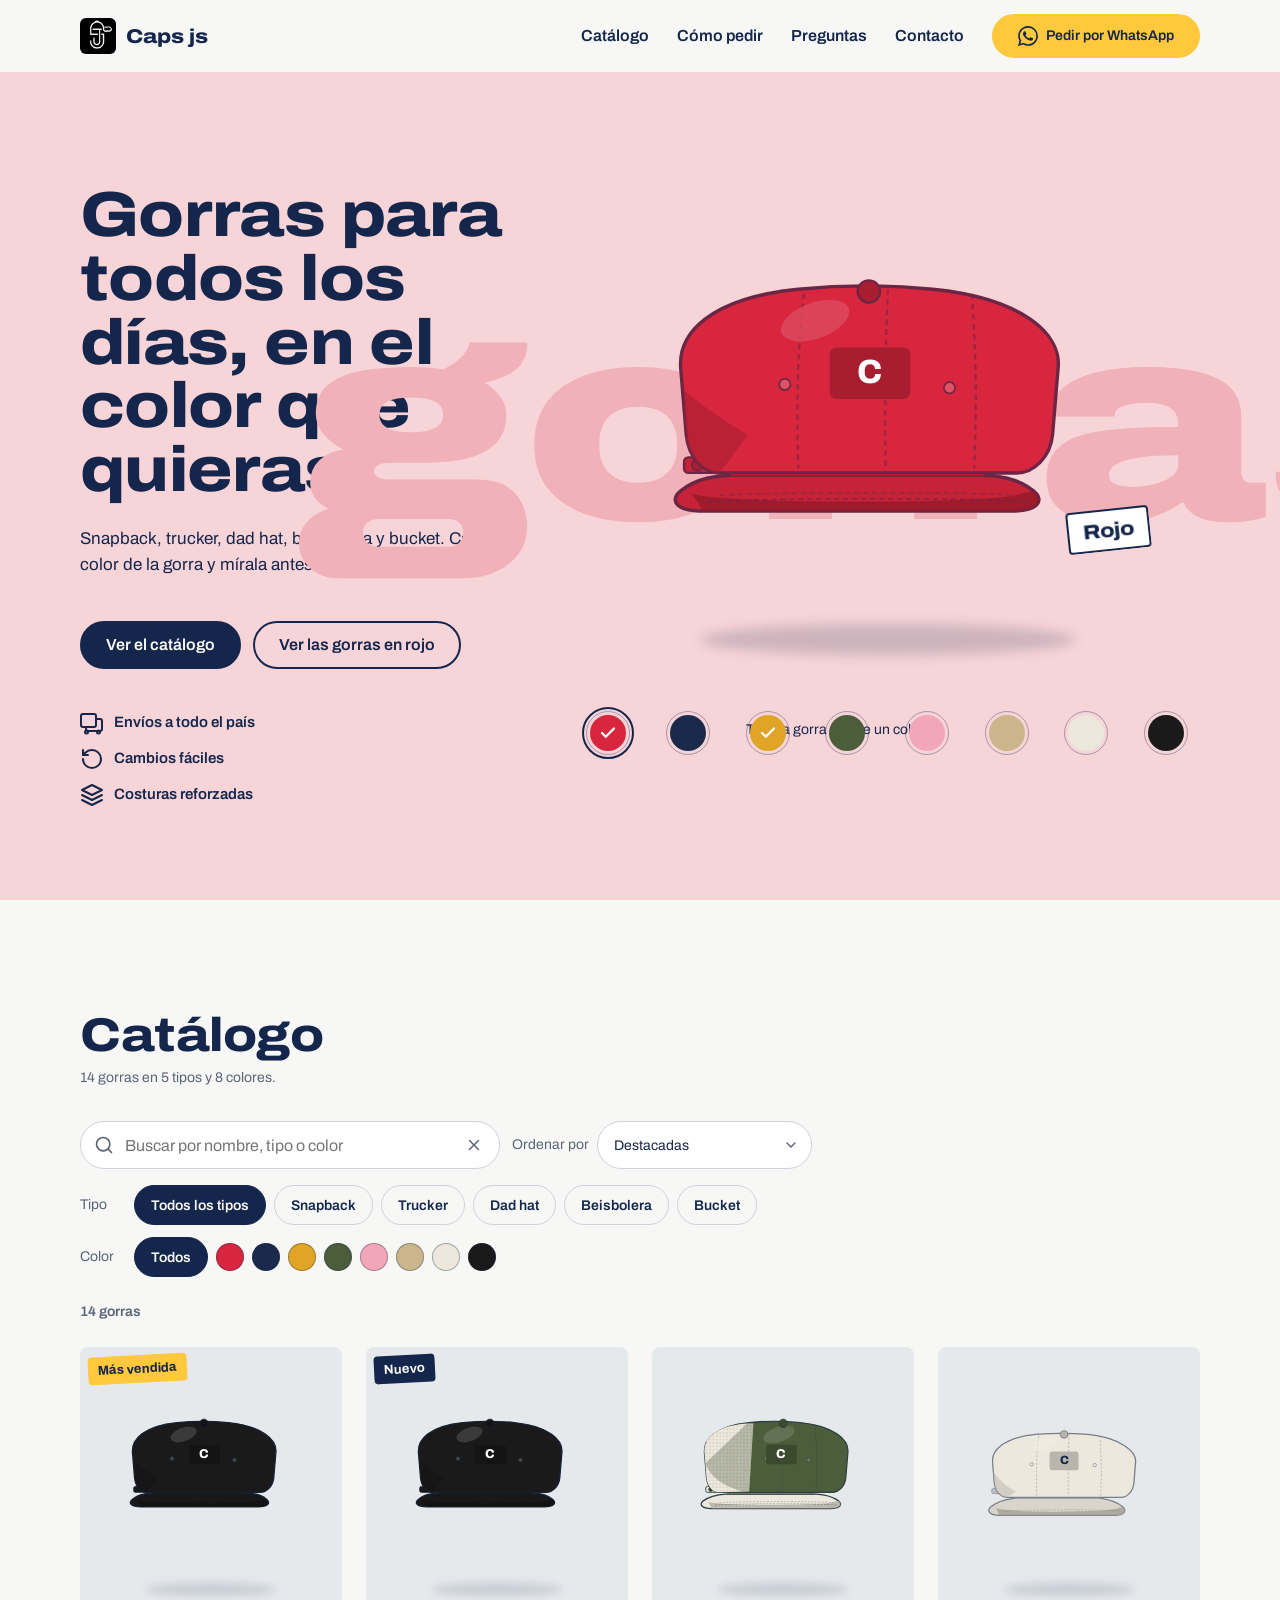
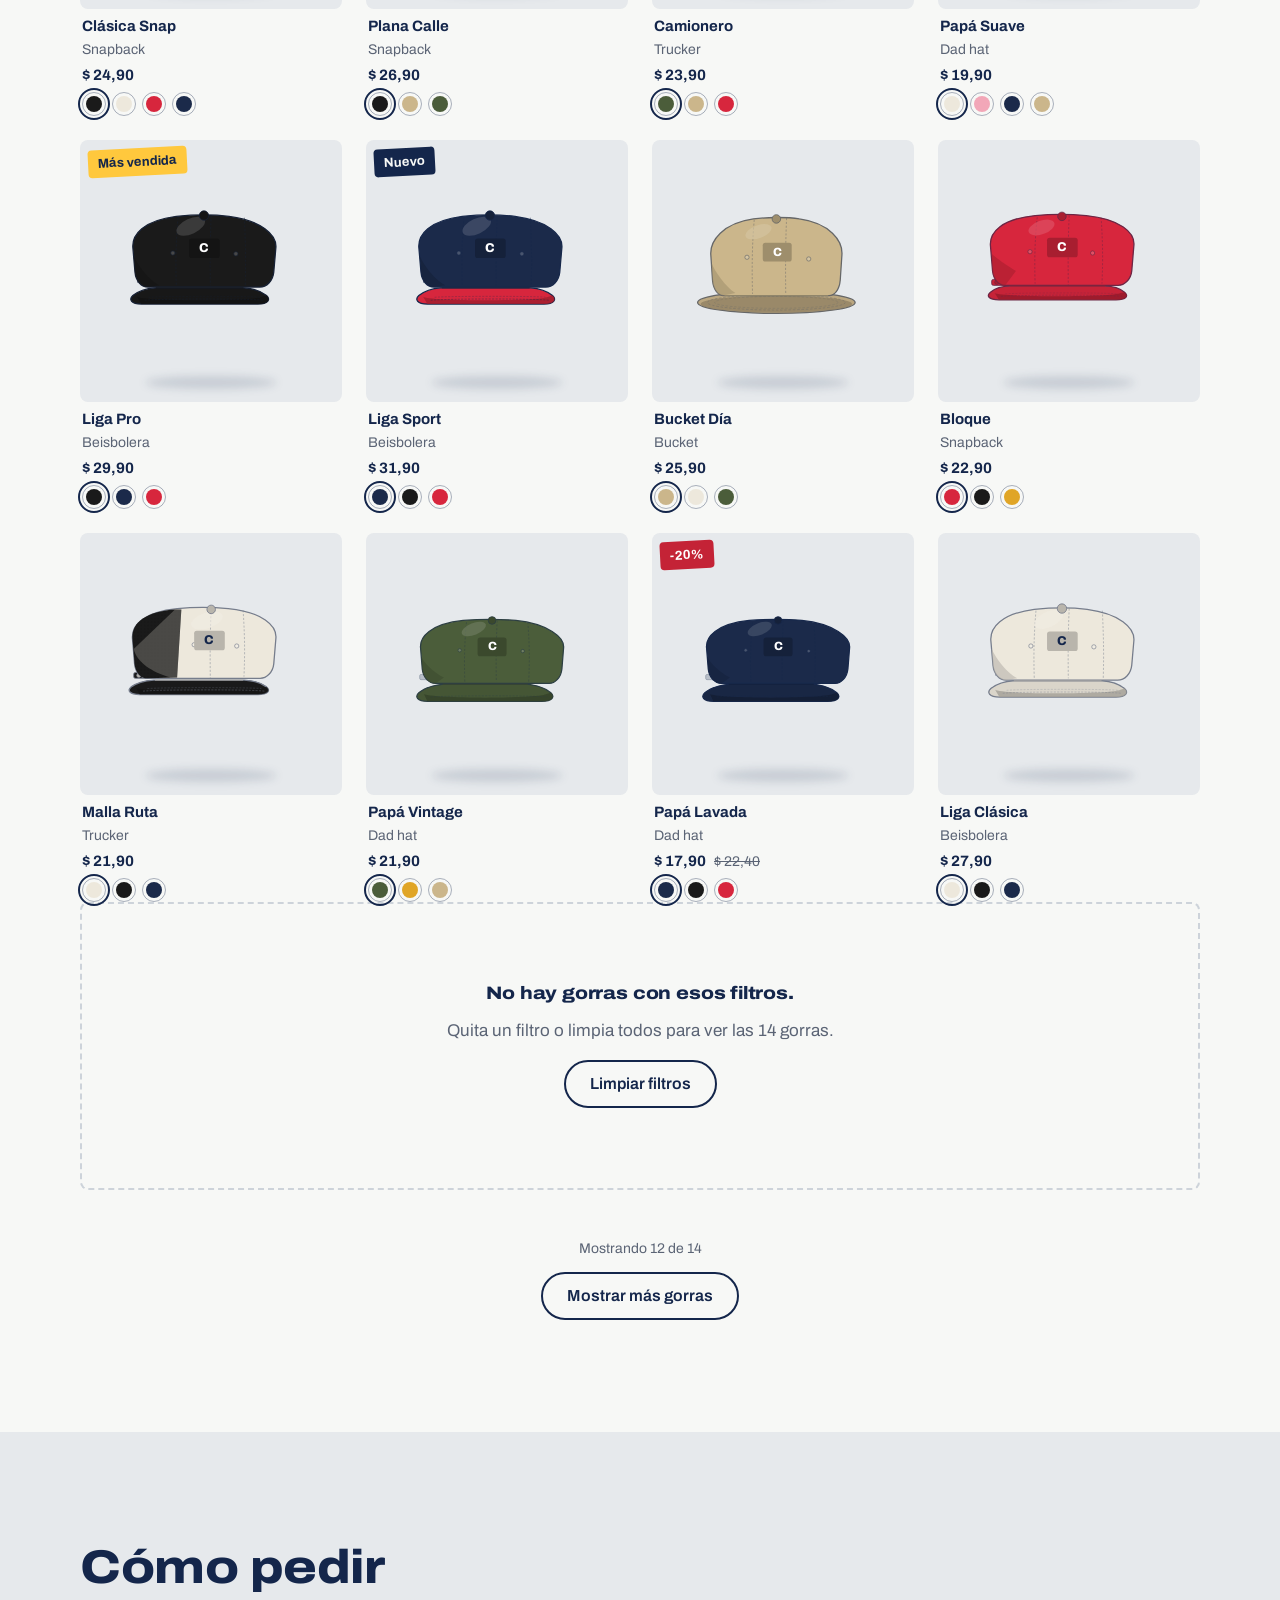
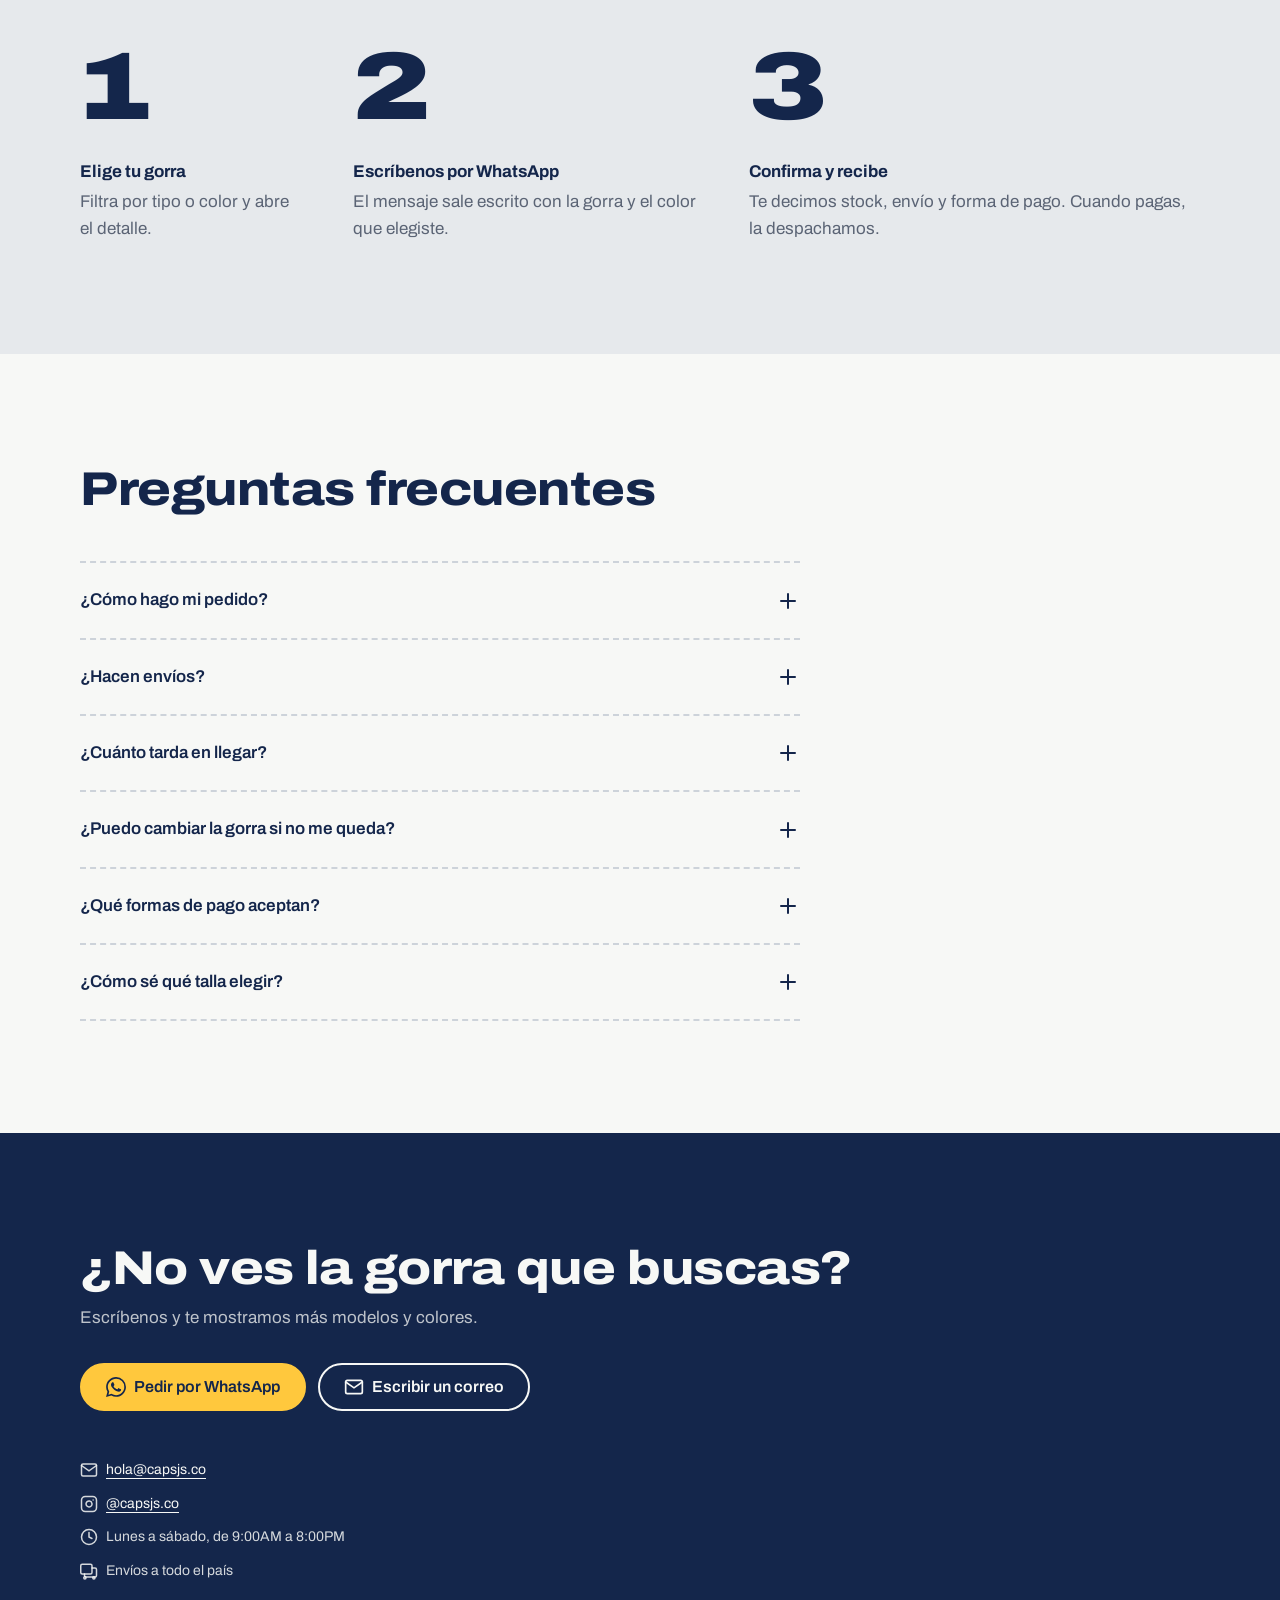
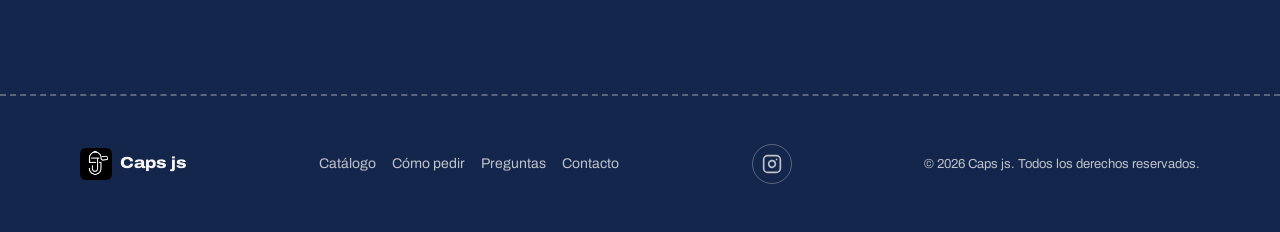
==== CATALOGO GORRAS/index.html @ 89b3b169 "Add files via upload" ====
<!DOCTYPE html>
<html lang="es">
<head>
  <meta charset="UTF-8">
  <meta name="viewport" content="width=device-width, initial-scale=1">
  <title>Caps js: gorras snapback, trucker, dad hat y más</title>
  <meta name="description" content="Catálogo de gorras snapback, trucker, dad hat, beisbolera y bucket. Elige tu color, mira el detalle y pide por WhatsApp.">
  <meta name="theme-color" content="#14264B">

  <!-- Canonical y SEO -->
  <link rel="canonical" href="">

  <!-- Open Graph -->
  <meta property="og:type" content="website">
  <meta property="og:title" content="Caps js: gorras snapback, trucker, dad hat y más">
  <meta property="og:description" content="Catálogo de gorras snapback, trucker, dad hat, beisbolera y bucket. Elige tu color, mira el detalle y pide por WhatsApp.">
  <meta property="og:url" content="">
  <meta property="og:image" content="assets/og-image.png">

  <!-- Twitter Card -->
  <meta name="twitter:card" content="summary_large_image">
  <meta name="twitter:title" content="Caps js: gorras snapback, trucker, dad hat y más">
  <meta name="twitter:description" content="Catálogo de gorras snapback, trucker, dad hat, beisbolera y bucket. Elige tu color, mira el detalle y pide por WhatsApp.">
  <meta name="twitter:image" content="assets/og-image.png">

  <!-- Favicon SVG -->
  <link rel="icon" href="assets/favicon.svg" type="image/svg+xml">

  <!-- Google Fonts: Archivo variable -->
  <link rel="preconnect" href="https://fonts.googleapis.com">
  <link rel="preconnect" href="https://fonts.gstatic.com" crossorigin>
  <link href="https://fonts.googleapis.com/css2?family=Archivo:wdth,wght@62..125,100..900&display=swap" rel="stylesheet">

  <link rel="stylesheet" href="css/styles.css">
</head>
<body>

  <!-- Enlace de salto (visible solo al recibir foco) -->
  <a href="#catalogo" class="skip-link">Saltar al catálogo</a>

  <!-- ══════════════════════════════════════════════════════════════════════════
       ENCABEZADO
  ══════════════════════════════════════════════════════════════════════════ -->
  <header class="header" id="header">
    <div class="container header__inner">
      <!-- Logo -->
      <a href="#inicio" class="header__logo" aria-label="Caps js — inicio">
        <img class="header__logo-icon" src="assets/logo.jpg" alt="" aria-hidden="true" width="36" height="36">
        <span class="header__logo-text">Caps js</span>
      </a>

      <!-- Navegación escritorio -->
      <nav class="header__nav" aria-label="Principal">
        <a href="#catalogo" class="header__nav-link">Catálogo</a>
        <a href="#como-pedir" class="header__nav-link">Cómo pedir</a>
        <a href="#preguntas" class="header__nav-link">Preguntas</a>
        <a href="#contacto" class="header__nav-link">Contacto</a>
        <a href="#" class="btn btn--whatsapp header__cta" data-wa aria-label="Pedir por WhatsApp">
          <svg width="20" height="20" viewBox="0 0 24 24" fill="currentColor" aria-hidden="true">
            <path d="M17.472 14.382c-.297-.149-1.758-.867-2.03-.967-.273-.099-.471-.148-.67.15-.197.297-.767.966-.94 1.164-.173.199-.347.223-.644.075-.297-.15-1.255-.463-2.39-1.475-.883-.788-1.48-1.761-1.653-2.059-.173-.297-.018-.458.13-.606.134-.133.298-.347.446-.52.149-.174.198-.298.298-.497.099-.198.05-.371-.025-.52-.075-.149-.669-1.612-.916-2.207-.242-.579-.487-.5-.669-.51-.173-.008-.371-.01-.57-.01-.198 0-.52.074-.792.372-.272.297-1.04 1.016-1.04 2.479 0 1.462 1.065 2.875 1.213 3.074.149.198 2.096 3.2 5.077 4.487.709.306 1.262.489 1.694.625.712.227 1.36.195 1.871.118.571-.085 1.758-.719 2.006-1.413.248-.694.248-1.289.173-1.413-.074-.124-.272-.198-.57-.347m-5.421 7.403h-.004a9.87 9.87 0 01-5.031-1.378l-.361-.214-3.741.982.998-3.648-.235-.374a9.86 9.86 0 01-1.51-5.26c.001-5.45 4.436-9.884 9.888-9.884 2.64 0 5.122 1.03 6.988 2.898a9.825 9.825 0 012.893 6.994c-.003 5.45-4.437 9.884-9.885 9.884m8.413-18.297A11.815 11.815 0 0012.05 0C5.495 0 .16 5.335.157 11.892c0 2.096.547 4.142 1.588 5.945L.057 24l6.305-1.654a11.882 11.882 0 005.683 1.448h.005c6.554 0 11.89-5.335 11.893-11.893a11.821 11.821 0 00-3.48-8.413Z"/>
          </svg>
          Pedir por WhatsApp
        </a>
      </nav>

      <!-- Botón menú móvil -->
      <button class="header__menu-btn" id="menu-btn" aria-expanded="false" aria-controls="mobile-menu">
        <svg class="icon-menu" width="24" height="24" viewBox="0 0 24 24" fill="none"
          stroke="currentColor" stroke-width="2" stroke-linecap="round" aria-hidden="true">
          <line x1="3" y1="6" x2="21" y2="6"/>
          <line x1="3" y1="12" x2="21" y2="12"/>
          <line x1="3" y1="18" x2="21" y2="18"/>
        </svg>
        <span>Menú</span>
      </button>
    </div>

    <!-- Menú móvil (panel a pantalla completa) -->
    <div class="mobile-menu" id="mobile-menu" hidden>
      <div class="mobile-menu__inner">
        <button class="mobile-menu__close" id="menu-close">
          <svg width="24" height="24" viewBox="0 0 24 24" fill="none"
            stroke="currentColor" stroke-width="2" stroke-linecap="round" aria-hidden="true">
            <line x1="18" y1="6" x2="6" y2="18"/>
            <line x1="6" y1="6" x2="18" y2="18"/>
          </svg>
          Cerrar menú
        </button>
        <nav class="mobile-menu__nav" aria-label="Menú principal">
          <a href="#catalogo" class="mobile-menu__link">Catálogo</a>
          <a href="#como-pedir" class="mobile-menu__link">Cómo pedir</a>
          <a href="#preguntas" class="mobile-menu__link">Preguntas</a>
          <a href="#contacto" class="mobile-menu__link">Contacto</a>
        </nav>
        <a href="#" class="btn btn--whatsapp mobile-menu__wa" data-wa>
          <svg width="20" height="20" viewBox="0 0 24 24" fill="currentColor" aria-hidden="true">
            <path d="M17.472 14.382c-.297-.149-1.758-.867-2.03-.967-.273-.099-.471-.148-.67.15-.197.297-.767.966-.94 1.164-.173.199-.347.223-.644.075-.297-.15-1.255-.463-2.39-1.475-.883-.788-1.48-1.761-1.653-2.059-.173-.297-.018-.458.13-.606.134-.133.298-.347.446-.52.149-.174.198-.298.298-.497.099-.198.05-.371-.025-.52-.075-.149-.669-1.612-.916-2.207-.242-.579-.487-.5-.669-.51-.173-.008-.371-.01-.57-.01-.198 0-.52.074-.792.372-.272.297-1.04 1.016-1.04 2.479 0 1.462 1.065 2.875 1.213 3.074.149.198 2.096 3.2 5.077 4.487.709.306 1.262.489 1.694.625.712.227 1.36.195 1.871.118.571-.085 1.758-.719 2.006-1.413.248-.694.248-1.289.173-1.413-.074-.124-.272-.198-.57-.347m-5.421 7.403h-.004a9.87 9.87 0 01-5.031-1.378l-.361-.214-3.741.982.998-3.648-.235-.374a9.86 9.86 0 01-1.51-5.26c.001-5.45 4.436-9.884 9.888-9.884 2.64 0 5.122 1.03 6.988 2.898a9.825 9.825 0 012.893 6.994c-.003 5.45-4.437 9.884-9.885 9.884m8.413-18.297A11.815 11.815 0 0012.05 0C5.495 0 .16 5.335.157 11.892c0 2.096.547 4.142 1.588 5.945L.057 24l6.305-1.654a11.882 11.882 0 005.683 1.448h.005c6.554 0 11.89-5.335 11.893-11.893a11.821 11.821 0 00-3.48-8.413Z"/>
          </svg>
          Pedir por WhatsApp
        </a>
      </div>
    </div>
  </header>

  <!-- ══════════════════════════════════════════════════════════════════════════
       CONTENIDO PRINCIPAL
  ══════════════════════════════════════════════════════════════════════════ -->
  <main id="contenido">

    <!-- ─── INICIO INTERACTIVO ──────────────────────────────────────────────── -->
    <section class="hero" id="inicio" aria-label="Inicio">
      <div class="container hero__container">

        <!-- Columna izquierda: textos -->
        <div class="hero__content">
          <h1 class="hero__title">Gorras para todos los días, en el color que quieras.</h1>
          <p class="hero__sub">Snapback, trucker, dad hat, beisbolera y bucket. Cambia el color de la gorra y mírala antes de pedirla.</p>
          <div class="hero__ctas">
            <a href="#catalogo" class="btn btn--primary hero__btn-main">Ver el catálogo</a>
            <a href="#catalogo" class="btn btn--secondary hero__btn-color" id="hero-color-btn">Ver las gorras en rojo</a>
          </div>
          <ul class="hero__trust">
            <li class="hero__trust-item">
              <svg width="24" height="24" viewBox="0 0 24 24" fill="none" stroke="currentColor"
                stroke-width="2" stroke-linecap="round" stroke-linejoin="round" aria-hidden="true">
                <rect x="1" y="3" width="15" height="13" rx="2"/>
                <path d="M16 8h4a2 2 0 012 2v8a2 2 0 01-2 2H8a2 2 0 01-2-2v-2"/>
                <circle cx="6.5" cy="21" r="1.5"/>
                <circle cx="18.5" cy="21" r="1.5"/>
              </svg>
              Envíos a todo el país
            </li>
            <li class="hero__trust-item">
              <svg width="24" height="24" viewBox="0 0 24 24" fill="none" stroke="currentColor"
                stroke-width="2" stroke-linecap="round" stroke-linejoin="round" aria-hidden="true">
                <path d="M3 12a9 9 0 1 0 9-9 9.75 9.75 0 0 0-6.74 2.74L3 8"/>
                <path d="M3 3v5h5"/>
              </svg>
              Cambios fáciles
            </li>
            <li class="hero__trust-item">
              <svg width="24" height="24" viewBox="0 0 24 24" fill="none" stroke="currentColor"
                stroke-width="2" stroke-linecap="round" stroke-linejoin="round" aria-hidden="true">
                <path d="M12 2L2 7l10 5 10-5-10-5zM2 17l10 5 10-5M2 12l10 5 10-5"/>
              </svg>
              Costuras reforzadas
            </li>
          </ul>
        </div>

        <!-- Columna derecha: escenario + selector -->
        <div class="hero__right">
          <!-- Escenario: JS inyecta la gorra y la palabra gigante -->
          <div class="hero__stage" id="hero-stage">
            <!-- La palabra 'gorras', la sombra y el botón de la gorra los inyecta app.js -->
          </div>
          <!-- Selector de colores: JS lo construye -->
          <div class="hero__picker" id="hero-picker">
            <!-- JS inyecta el radiogroup -->
          </div>
          <p class="hero__hint" id="hero-hint" hidden>Toca la gorra o elige un color</p>
        </div>

      </div>
    </section>

    <!-- ─── CATÁLOGO ────────────────────────────────────────────────────────── -->
    <section class="catalog" id="catalogo" aria-label="Catálogo de gorras">
      <div class="container">
        <h2 class="catalog__title" tabindex="-1">Catálogo</h2>
        <p class="catalog__summary" id="catalog-summary">14 gorras en 5 tipos y 8 colores.</p>

        <!-- Filtros -->
        <div class="filters" id="filters">
          <!-- Búsqueda y orden -->
          <div class="filters__top">
            <div class="filters__search-wrap">
              <label for="search-input" class="visually-hidden">Buscar gorras</label>
              <svg class="filters__search-icon" width="20" height="20" viewBox="0 0 24 24" fill="none"
                stroke="currentColor" stroke-width="2" stroke-linecap="round" aria-hidden="true">
                <circle cx="11" cy="11" r="8"/>
                <path d="M21 21l-4.35-4.35"/>
              </svg>
              <input type="search" id="search-input" class="filters__search" placeholder="Buscar por nombre, tipo o color" autocomplete="off">
              <button class="filters__clear-search" id="clear-search" hidden aria-label="Borrar búsqueda">
                <svg width="18" height="18" viewBox="0 0 24 24" fill="none" stroke="currentColor"
                  stroke-width="2" stroke-linecap="round" aria-hidden="true">
                  <line x1="18" y1="6" x2="6" y2="18"/><line x1="6" y1="6" x2="18" y2="18"/>
                </svg>
              </button>
            </div>
            <div class="filters__sort-wrap">
              <label for="sort-select" class="filters__sort-label">Ordenar por</label>
              <select id="sort-select" class="filters__sort">
                <option value="destacadas">Destacadas</option>
                <option value="nuevas">Más nuevas</option>
                <option value="precio-asc">Precio: de menor a mayor</option>
                <option value="precio-desc">Precio: de mayor a menor</option>
                <option value="nombre">Nombre: de A a Z</option>
              </select>
            </div>
          </div>

          <!-- Filtro por tipo -->
          <div class="filters__row">
            <span class="filters__label">Tipo</span>
            <div class="filters__chips-wrap">
              <div class="filters__chips" id="type-filters" role="group" aria-label="Filtrar por tipo">
                <button class="chip chip--active" data-type="" aria-pressed="true">Todos los tipos</button>
                <button class="chip" data-type="snapback" aria-pressed="false">Snapback</button>
                <button class="chip" data-type="trucker" aria-pressed="false">Trucker</button>
                <button class="chip" data-type="dad" aria-pressed="false">Dad hat</button>
                <button class="chip" data-type="beisbolera" aria-pressed="false">Beisbolera</button>
                <button class="chip" data-type="bucket" aria-pressed="false">Bucket</button>
              </div>
            </div>
          </div>

          <!-- Filtro por color -->
          <div class="filters__row">
            <span class="filters__label">Color</span>
            <div class="filters__chips-wrap">
              <div class="filters__colors" id="color-filters" role="radiogroup" aria-label="Color">
                <button class="chip chip--active" data-color="" aria-pressed="true" role="radio" aria-checked="true">Todos</button>
                <!-- JS inyecta las 8 muestras de color -->
              </div>
            </div>
            <button class="btn-text filters__clear" id="clear-filters" hidden>Limpiar filtros</button>
          </div>
        </div>

        <!-- Contador de resultados -->
        <p class="catalog__count" id="catalog-count" role="status" aria-live="polite">14 gorras</p>

        <!-- Cuadrícula de productos -->
        <ul class="product-grid" id="product-grid" aria-label="Gorras">
          <!-- JS renderiza las tarjetas -->
        </ul>

        <!-- Estado sin resultados -->
        <div class="no-results" id="no-results" hidden>
          <h3 class="no-results__title">No hay gorras con esos filtros.</h3>
          <p class="no-results__text" id="no-results-text">Quita un filtro o limpia todos para ver las 14 gorras.</p>
          <button class="btn btn--secondary" id="no-results-clear">Limpiar filtros</button>
        </div>

        <!-- Paginación -->
        <div class="pagination" id="pagination" hidden>
          <p class="pagination__info" id="pagination-info">Mostrando 12 de 14</p>
          <button class="btn btn--secondary pagination__btn" id="load-more">Mostrar más gorras</button>
        </div>
      </div>
    </section>

    <!-- ─── CÓMO PEDIR ───────────────────────────────────────────────────────── -->
    <section class="how-to" id="como-pedir" aria-label="Cómo pedir">
      <div class="container">
        <h2 class="how-to__title">Cómo pedir</h2>
        <ol class="how-to__steps">
          <li class="how-to__step">
            <span class="how-to__num" aria-hidden="true">1</span>
            <div class="how-to__text">
              <strong class="how-to__step-title">Elige tu gorra</strong>
              <p>Filtra por tipo o color y abre el detalle.</p>
            </div>
          </li>
          <li class="how-to__step">
            <span class="how-to__num" aria-hidden="true">2</span>
            <div class="how-to__text">
              <strong class="how-to__step-title">Escríbenos por WhatsApp</strong>
              <p>El mensaje sale escrito con la gorra y el color que elegiste.</p>
            </div>
          </li>
          <li class="how-to__step">
            <span class="how-to__num" aria-hidden="true">3</span>
            <div class="how-to__text">
              <strong class="how-to__step-title">Confirma y recibe</strong>
              <p>Te decimos stock, envío y forma de pago. Cuando pagas, la despachamos.</p>
            </div>
          </li>
        </ol>
      </div>
    </section>

    <!-- ─── PREGUNTAS FRECUENTES ─────────────────────────────────────────────── -->
    <section class="faq" id="preguntas" aria-label="Preguntas frecuentes">
      <div class="container">
        <h2 class="faq__title">Preguntas frecuentes</h2>
        <div class="faq__list">

          <details class="faq__item" name="faq">
            <summary class="faq__question">
              ¿Cómo hago mi pedido?
              <svg class="faq__icon faq__icon--plus" width="24" height="24" viewBox="0 0 24 24" fill="none"
                stroke="currentColor" stroke-width="2" stroke-linecap="round" aria-hidden="true">
                <line x1="12" y1="5" x2="12" y2="19"/><line x1="5" y1="12" x2="19" y2="12"/>
              </svg>
              <svg class="faq__icon faq__icon--minus" width="24" height="24" viewBox="0 0 24 24" fill="none"
                stroke="currentColor" stroke-width="2" stroke-linecap="round" aria-hidden="true">
                <line x1="5" y1="12" x2="19" y2="12"/>
              </svg>
            </summary>
            <p class="faq__answer">Elige tu gorra y su color, toca "Pedir por WhatsApp" y te respondemos con el stock, el valor del envío y las formas de pago.</p>
          </details>

          <details class="faq__item" name="faq">
            <summary class="faq__question">
              ¿Hacen envíos?
              <svg class="faq__icon faq__icon--plus" width="24" height="24" viewBox="0 0 24 24" fill="none"
                stroke="currentColor" stroke-width="2" stroke-linecap="round" aria-hidden="true">
                <line x1="12" y1="5" x2="12" y2="19"/><line x1="5" y1="12" x2="19" y2="12"/>
              </svg>
              <svg class="faq__icon faq__icon--minus" width="24" height="24" viewBox="0 0 24 24" fill="none"
                stroke="currentColor" stroke-width="2" stroke-linecap="round" aria-hidden="true">
                <line x1="5" y1="12" x2="19" y2="12"/>
              </svg>
            </summary>
            <p class="faq__answer">Sí, enviamos a todo el país. El valor y el tiempo dependen de tu ciudad y te los confirmamos por WhatsApp antes de que pagues.</p>
          </details>

          <details class="faq__item" name="faq">
            <summary class="faq__question">
              ¿Cuánto tarda en llegar?
              <svg class="faq__icon faq__icon--plus" width="24" height="24" viewBox="0 0 24 24" fill="none"
                stroke="currentColor" stroke-width="2" stroke-linecap="round" aria-hidden="true">
                <line x1="12" y1="5" x2="12" y2="19"/><line x1="5" y1="12" x2="19" y2="12"/>
              </svg>
              <svg class="faq__icon faq__icon--minus" width="24" height="24" viewBox="0 0 24 24" fill="none"
                stroke="currentColor" stroke-width="2" stroke-linecap="round" aria-hidden="true">
                <line x1="5" y1="12" x2="19" y2="12"/>
              </svg>
            </summary>
            <p class="faq__answer">Entre 2 y 5 días hábiles después de confirmar el pago.</p>
          </details>

          <details class="faq__item" name="faq">
            <summary class="faq__question">
              ¿Puedo cambiar la gorra si no me queda?
              <svg class="faq__icon faq__icon--plus" width="24" height="24" viewBox="0 0 24 24" fill="none"
                stroke="currentColor" stroke-width="2" stroke-linecap="round" aria-hidden="true">
                <line x1="12" y1="5" x2="12" y2="19"/><line x1="5" y1="12" x2="19" y2="12"/>
              </svg>
              <svg class="faq__icon faq__icon--minus" width="24" height="24" viewBox="0 0 24 24" fill="none"
                stroke="currentColor" stroke-width="2" stroke-linecap="round" aria-hidden="true">
                <line x1="5" y1="12" x2="19" y2="12"/>
              </svg>
            </summary>
            <p class="faq__answer">Sí. Tienes 15 días para cambiarla si está sin usar y con su etiqueta.</p>
          </details>

          <details class="faq__item" name="faq">
            <summary class="faq__question">
              ¿Qué formas de pago aceptan?
              <svg class="faq__icon faq__icon--plus" width="24" height="24" viewBox="0 0 24 24" fill="none"
                stroke="currentColor" stroke-width="2" stroke-linecap="round" aria-hidden="true">
                <line x1="12" y1="5" x2="12" y2="19"/><line x1="5" y1="12" x2="19" y2="12"/>
              </svg>
              <svg class="faq__icon faq__icon--minus" width="24" height="24" viewBox="0 0 24 24" fill="none"
                stroke="currentColor" stroke-width="2" stroke-linecap="round" aria-hidden="true">
                <line x1="5" y1="12" x2="19" y2="12"/>
              </svg>
            </summary>
            <p class="faq__answer">Transferencia, tarjeta y pago contra entrega en ciudades seleccionadas.</p>
          </details>

          <details class="faq__item" name="faq">
            <summary class="faq__question">
              ¿Cómo sé qué talla elegir?
              <svg class="faq__icon faq__icon--plus" width="24" height="24" viewBox="0 0 24 24" fill="none"
                stroke="currentColor" stroke-width="2" stroke-linecap="round" aria-hidden="true">
                <line x1="12" y1="5" x2="12" y2="19"/><line x1="5" y1="12" x2="19" y2="12"/>
              </svg>
              <svg class="faq__icon faq__icon--minus" width="24" height="24" viewBox="0 0 24 24" fill="none"
                stroke="currentColor" stroke-width="2" stroke-linecap="round" aria-hidden="true">
                <line x1="5" y1="12" x2="19" y2="12"/>
              </svg>
            </summary>
            <p class="faq__answer">Las snapback, trucker y dad hat son de talla única ajustable (de 54 a 60 cm). Las beisbolera y las bucket vienen en S/M y L/XL: mide con una cinta métrica el contorno de tu cabeza, justo por encima de las cejas.</p>
          </details>

        </div>
      </div>
    </section>

    <!-- ─── CONTACTO ──────────────────────────────────────────────────────────── -->
    <section class="contact" id="contacto" aria-label="Contacto">
      <div class="container">
        <h2 class="contact__title">¿No ves la gorra que buscas?</h2>
        <p class="contact__sub">Escríbenos y te mostramos más modelos y colores.</p>
        <div class="contact__ctas">
          <a href="#" class="btn btn--whatsapp" data-wa>
            <svg width="20" height="20" viewBox="0 0 24 24" fill="currentColor" aria-hidden="true">
              <path d="M17.472 14.382c-.297-.149-1.758-.867-2.03-.967-.273-.099-.471-.148-.67.15-.197.297-.767.966-.94 1.164-.173.199-.347.223-.644.075-.297-.15-1.255-.463-2.39-1.475-.883-.788-1.48-1.761-1.653-2.059-.173-.297-.018-.458.13-.606.134-.133.298-.347.446-.52.149-.174.198-.298.298-.497.099-.198.05-.371-.025-.52-.075-.149-.669-1.612-.916-2.207-.242-.579-.487-.5-.669-.51-.173-.008-.371-.01-.57-.01-.198 0-.52.074-.792.372-.272.297-1.04 1.016-1.04 2.479 0 1.462 1.065 2.875 1.213 3.074.149.198 2.096 3.2 5.077 4.487.709.306 1.262.489 1.694.625.712.227 1.36.195 1.871.118.571-.085 1.758-.719 2.006-1.413.248-.694.248-1.289.173-1.413-.074-.124-.272-.198-.57-.347m-5.421 7.403h-.004a9.87 9.87 0 01-5.031-1.378l-.361-.214-3.741.982.998-3.648-.235-.374a9.86 9.86 0 01-1.51-5.26c.001-5.45 4.436-9.884 9.888-9.884 2.64 0 5.122 1.03 6.988 2.898a9.825 9.825 0 012.893 6.994c-.003 5.45-4.437 9.884-9.885 9.884m8.413-18.297A11.815 11.815 0 0012.05 0C5.495 0 .16 5.335.157 11.892c0 2.096.547 4.142 1.588 5.945L.057 24l6.305-1.654a11.882 11.882 0 005.683 1.448h.005c6.554 0 11.89-5.335 11.893-11.893a11.821 11.821 0 00-3.48-8.413Z"/>
            </svg>
            Pedir por WhatsApp
          </a>
          <a href="#" class="btn btn--secondary btn--light" data-mail>
            <svg width="20" height="20" viewBox="0 0 24 24" fill="none" stroke="currentColor"
              stroke-width="2" stroke-linecap="round" aria-hidden="true">
              <path d="M4 4h16c1.1 0 2 .9 2 2v12c0 1.1-.9 2-2 2H4c-1.1 0-2-.9-2-2V6c0-1.1.9-2 2-2z"/>
              <polyline points="22,6 12,13 2,6"/>
            </svg>
            Escribir un correo
          </a>
        </div>
        <ul class="contact__info">
          <li class="contact__info-item">
            <svg width="18" height="18" viewBox="0 0 24 24" fill="none" stroke="currentColor"
              stroke-width="2" stroke-linecap="round" aria-hidden="true">
              <path d="M4 4h16c1.1 0 2 .9 2 2v12c0 1.1-.9 2-2 2H4c-1.1 0-2-.9-2-2V6c0-1.1.9-2 2-2z"/>
              <polyline points="22,6 12,13 2,6"/>
            </svg>
            <a href="#" class="contact__link" data-mail id="contact-email-link">hola@capsjs.co</a>
          </li>
          <li class="contact__info-item" id="contact-ig-item">
            <svg width="18" height="18" viewBox="0 0 24 24" fill="none" stroke="currentColor"
              stroke-width="2" stroke-linecap="round" aria-hidden="true">
              <rect x="2" y="2" width="20" height="20" rx="5" ry="5"/>
              <path d="M16 11.37A4 4 0 1 1 12.63 8 4 4 0 0 1 16 11.37z"/>
              <line x1="17.5" y1="6.5" x2="17.51" y2="6.5"/>
            </svg>
            <a href="#" class="contact__link" data-ig target="_blank" rel="noopener noreferrer">@capsjs.co</a>
          </li>
          <li class="contact__info-item">
            <svg width="18" height="18" viewBox="0 0 24 24" fill="none" stroke="currentColor"
              stroke-width="2" stroke-linecap="round" aria-hidden="true">
              <circle cx="12" cy="12" r="10"/>
              <polyline points="12 6 12 12 16 14"/>
            </svg>
            <span id="contact-horario">Lunes a sábado, de 9:00AM a 8:00PM</span>
          </li>
          <li class="contact__info-item">
            <svg width="18" height="18" viewBox="0 0 24 24" fill="none" stroke="currentColor"
              stroke-width="2" stroke-linecap="round" aria-hidden="true">
              <rect x="1" y="3" width="15" height="13" rx="2"/>
              <path d="M16 8h4a2 2 0 012 2v8a2 2 0 01-2 2H8a2 2 0 01-2-2v-2"/>
              <circle cx="6.5" cy="21" r="1.5"/>
              <circle cx="18.5" cy="21" r="1.5"/>
            </svg>
            <span id="contact-cobertura">Envíos a todo el país</span>
          </li>
        </ul>
      </div>
    </section>

  </main>

  <!-- ══════════════════════════════════════════════════════════════════════════
       PIE DE PÁGINA
  ══════════════════════════════════════════════════════════════════════════ -->
  <footer class="footer" role="contentinfo">
    <div class="container footer__inner">
      <a href="#inicio" class="footer__logo" aria-label="Caps js — inicio">
        <img class="footer__logo-icon" src="assets/logo.jpg" alt="" aria-hidden="true" width="32" height="32">
        <span>Caps js</span>
      </a>
      <nav class="footer__nav" aria-label="Pie de página">
        <a href="#catalogo" class="footer__link">Catálogo</a>
        <a href="#como-pedir" class="footer__link">Cómo pedir</a>
        <a href="#preguntas" class="footer__link">Preguntas</a>
        <a href="#contacto" class="footer__link">Contacto</a>
      </nav>
      <div class="footer__social">
        <a href="#" data-ig class="footer__social-link" target="_blank" rel="noopener noreferrer" aria-label="Instagram de Caps js" id="footer-ig">
          <svg width="20" height="20" viewBox="0 0 24 24" fill="none" stroke="currentColor"
            stroke-width="2" stroke-linecap="round" aria-hidden="true">
            <rect x="2" y="2" width="20" height="20" rx="5" ry="5"/>
            <path d="M16 11.37A4 4 0 1 1 12.63 8 4 4 0 0 1 16 11.37z"/>
            <line x1="17.5" y1="6.5" x2="17.51" y2="6.5"/>
          </svg>
        </a>
      </div>
      <p class="footer__copy">© <span id="footer-year">2026</span> Caps js. Todos los derechos reservados.</p>
    </div>
  </footer>

  <!-- ══════════════════════════════════════════════════════════════════════════
       MODAL DE DETALLE
  ══════════════════════════════════════════════════════════════════════════ -->
  <dialog class="product-dialog" id="product-dialog" aria-labelledby="dialog-title">
    <div class="product-dialog__inner">
      <!-- Columna izquierda: imagen -->
      <div class="product-dialog__left">
        <div class="product-dialog__stage" id="dialog-stage">
          <!-- JS inyecta la gorra -->
        </div>
        <div class="product-dialog__nav">
          <button class="product-dialog__nav-btn" id="dialog-prev" aria-label="Gorra anterior">
            <svg width="24" height="24" viewBox="0 0 24 24" fill="none" stroke="currentColor"
              stroke-width="2" stroke-linecap="round" aria-hidden="true">
              <polyline points="15 18 9 12 15 6"/>
            </svg>
          </button>
          <span class="product-dialog__nav-pos" id="dialog-pos" aria-live="polite">1 de 14</span>
          <button class="product-dialog__nav-btn" id="dialog-next" aria-label="Gorra siguiente">
            <svg width="24" height="24" viewBox="0 0 24 24" fill="none" stroke="currentColor"
              stroke-width="2" stroke-linecap="round" aria-hidden="true">
              <polyline points="9 18 15 12 9 6"/>
            </svg>
          </button>
        </div>
      </div>

      <!-- Columna derecha: contenido -->
      <div class="product-dialog__right" id="dialog-content">
        <!-- JS inyecta el contenido -->
      </div>

      <!-- Botón cerrar -->
      <button class="product-dialog__close" id="dialog-close" aria-label="Cerrar">
        <svg width="24" height="24" viewBox="0 0 24 24" fill="none" stroke="currentColor"
          stroke-width="2" stroke-linecap="round" aria-hidden="true">
          <line x1="18" y1="6" x2="6" y2="18"/><line x1="6" y1="6" x2="18" y2="18"/>
        </svg>
      </button>
    </div>

    <!-- Barra inferior fija (móvil) -->
    <div class="product-dialog__bar" id="dialog-bar">
      <span class="product-dialog__bar-price" id="dialog-bar-price"></span>
      <a href="#" class="btn btn--whatsapp product-dialog__bar-wa" id="dialog-bar-wa">
        <svg width="18" height="18" viewBox="0 0 24 24" fill="currentColor" aria-hidden="true">
          <path d="M17.472 14.382c-.297-.149-1.758-.867-2.03-.967-.273-.099-.471-.148-.67.15-.197.297-.767.966-.94 1.164-.173.199-.347.223-.644.075-.297-.15-1.255-.463-2.39-1.475-.883-.788-1.48-1.761-1.653-2.059-.173-.297-.018-.458.13-.606.134-.133.298-.347.446-.52.149-.174.198-.298.298-.497.099-.198.05-.371-.025-.52-.075-.149-.669-1.612-.916-2.207-.242-.579-.487-.5-.669-.51-.173-.008-.371-.01-.57-.01-.198 0-.52.074-.792.372-.272.297-1.04 1.016-1.04 2.479 0 1.462 1.065 2.875 1.213 3.074.149.198 2.096 3.2 5.077 4.487.709.306 1.262.489 1.694.625.712.227 1.36.195 1.871.118.571-.085 1.758-.719 2.006-1.413.248-.694.248-1.289.173-1.413-.074-.124-.272-.198-.57-.347m-5.421 7.403h-.004a9.87 9.87 0 01-5.031-1.378l-.361-.214-3.741.982.998-3.648-.235-.374a9.86 9.86 0 01-1.51-5.26c.001-5.45 4.436-9.884 9.888-9.884 2.64 0 5.122 1.03 6.988 2.898a9.825 9.825 0 012.893 6.994c-.003 5.45-4.437 9.884-9.885 9.884m8.413-18.297A11.815 11.815 0 0012.05 0C5.495 0 .16 5.335.157 11.892c0 2.096.547 4.142 1.588 5.945L.057 24l6.305-1.654a11.882 11.882 0 005.683 1.448h.005c6.554 0 11.89-5.335 11.893-11.893a11.821 11.821 0 00-3.48-8.413Z"/>
        </svg>
        Pedir por WhatsApp
      </a>
    </div>
  </dialog>

  <!-- Botón flotante de WhatsApp -->
  <a href="#" class="fab-wa" id="fab-wa" data-wa aria-label="Pedir por WhatsApp" hidden>
    <svg width="28" height="28" viewBox="0 0 24 24" fill="currentColor" aria-hidden="true">
      <path d="M17.472 14.382c-.297-.149-1.758-.867-2.03-.967-.273-.099-.471-.148-.67.15-.197.297-.767.966-.94 1.164-.173.199-.347.223-.644.075-.297-.15-1.255-.463-2.39-1.475-.883-.788-1.48-1.761-1.653-2.059-.173-.297-.018-.458.13-.606.134-.133.298-.347.446-.52.149-.174.198-.298.298-.497.099-.198.05-.371-.025-.52-.075-.149-.669-1.612-.916-2.207-.242-.579-.487-.5-.669-.51-.173-.008-.371-.01-.57-.01-.198 0-.52.074-.792.372-.272.297-1.04 1.016-1.04 2.479 0 1.462 1.065 2.875 1.213 3.074.149.198 2.096 3.2 5.077 4.487.709.306 1.262.489 1.694.625.712.227 1.36.195 1.871.118.571-.085 1.758-.719 2.006-1.413.248-.694.248-1.289.173-1.413-.074-.124-.272-.198-.57-.347m-5.421 7.403h-.004a9.87 9.87 0 01-5.031-1.378l-.361-.214-3.741.982.998-3.648-.235-.374a9.86 9.86 0 01-1.51-5.26c.001-5.45 4.436-9.884 9.888-9.884 2.64 0 5.122 1.03 6.988 2.898a9.825 9.825 0 012.893 6.994c-.003 5.45-4.437 9.884-9.885 9.884m8.413-18.297A11.815 11.815 0 0012.05 0C5.495 0 .16 5.335.157 11.892c0 2.096.547 4.142 1.588 5.945L.057 24l6.305-1.654a11.882 11.882 0 005.683 1.448h.005c6.554 0 11.89-5.335 11.893-11.893a11.821 11.821 0 00-3.48-8.413Z"/>
    </svg>
  </a>

  <!-- Sin JavaScript -->
  <noscript>
    <div style="position:fixed;inset:0;background:#F7F8F6;display:flex;align-items:center;justify-content:center;padding:24px;z-index:9999;font-family:system-ui,sans-serif;text-align:center">
      <div>
        <p style="font-size:1.125rem;color:#14264B;margin-bottom:16px">Este catálogo necesita JavaScript. Escríbenos por WhatsApp y te enviamos las fotos.</p>
        <a href="https://wa.me/573108373303" style="display:inline-block;background:#FFC83D;color:#14264B;padding:14px 28px;border-radius:999px;font-weight:600;text-decoration:none">Pedir por WhatsApp</a>
      </div>
    </div>
  </noscript>

  <!-- Scripts (defer, en orden de dependencia) -->
  <script src="js/config.js" defer></script>
  <script src="js/data.js" defer></script>
  <script src="js/cap-svg.js" defer></script>
  <script src="js/app.js" defer></script>

</body>
</html>
---- CATALOGO GORRAS/css/styles.css ----
/* css/styles.css — Catálogo de gorras Caps js
   Mobile-first. Orden: @property → tokens → reinicio → base → utilidades →
   botones → chips → encabezado → inicio → catálogo → tarjeta → modal →
   secciones → botón flotante → responsive → prefers-reduced-motion */

/* ═══════════════════════════════════════════════════════════════════════════
   @property: variables de color animables del inicio
   Mejora progresiva: si no es compatible, el cambio es instantáneo.
══════════════════════════════════════════════════════════════════════════ */
@property --cap-main        { syntax: '<color>'; inherits: true; initial-value: #D7263D; }
@property --cap-shade       { syntax: '<color>'; inherits: true; initial-value: #a71d30; }
@property --cap-light       { syntax: '<color>'; inherits: true; initial-value: #e05168; }
@property --cap-outline     { syntax: '<color>'; inherits: true; initial-value: #7a1423; }
@property --cap-visor       { syntax: '<color>'; inherits: true; initial-value: #c42336; }
@property --cap-visor-shade { syntax: '<color>'; inherits: true; initial-value: #921a28; }
@property --cap-detail      { syntax: '<color>'; inherits: true; initial-value: #ffffff; }
@property --hero-bg         { syntax: '<color>'; inherits: true; initial-value: #f7d6d9; }
@property --hero-word       { syntax: '<color>'; inherits: true; initial-value: #f0b0b8; }

/* ═══════════════════════════════════════════════════════════════════════════
   TOKENS DE DISEÑO — Variables CSS globales en :root
══════════════════════════════════════════════════════════════════════════ */
:root {
  /* Paleta de la marca */
  --tiza:       #F7F8F6;
  --concreto:   #E6E9EC;
  --marino:     #14264B;
  --marino-hover: #0E1D3A;
  --amarillo:   #FFC83D;
  --amarillo-hover: #FFD560;
  --rojo:       #C42336;
  --hilo:       #5B6475;
  --linea:      #CDD3DA;

  /* Tipografía */
  --font: 'Archivo', system-ui, 'Segoe UI', Roboto, Arial, sans-serif;
  --fs-h1:    clamp(2.25rem, 1.1rem + 3.6vw, 4rem);
  --fs-h2:    clamp(1.75rem, 1.2rem + 2.2vw, 3rem);
  --fs-h3:    1.125rem;
  --fs-body:  1rem;
  --fs-small: 0.875rem;
  --fs-micro: 0.8125rem;

  /* Espaciado */
  --space-1: 4px;
  --space-2: 8px;
  --space-3: 12px;
  --space-4: 16px;
  --space-5: 24px;
  --space-6: 32px;
  --space-7: 48px;
  --space-8: 72px;
  --space-9: 112px;

  /* Movimiento */
  --ease:   cubic-bezier(.2, .8, .2, 1);
  --t-fast: 150ms;
  --t-med:  280ms;
  --t-slow: 500ms;

  /* Encabezado */
  --header-h: 64px;

  /* Radios según función */
  --r-tag:    4px;
  --r-scene:  8px;
  --r-btn:    999px;
  --r-modal:  16px;
  --r-sheet:  20px;

  /* Sombras */
  --shadow-modal: 0 24px 60px rgba(20,38,75,.25);
  --shadow-fab:   0 6px 16px rgba(20,38,75,.25);
  --shadow-contact: 0 4px 12px rgba(20,38,75,.14);
}

/* ═══════════════════════════════════════════════════════════════════════════
   REINICIO Y BASE
══════════════════════════════════════════════════════════════════════════ */
*, *::before, *::after { box-sizing: border-box; margin: 0; padding: 0; }

html {
  scroll-behavior: smooth;
  -webkit-text-size-adjust: 100%;
  font-size: 100%;
}

/* Desactiva scroll suave si el usuario lo prefiere — declarado aquí como fallback;
   la regla definitiva está en prefers-reduced-motion al final */

body {
  font-family: var(--font);
  font-size: var(--fs-body);
  font-weight: 400;
  line-height: 1.55;
  color: var(--marino);
  background: var(--tiza);
  -webkit-font-smoothing: antialiased;
}

h1, h2, h3, h4 {
  font-stretch: 115%;
  font-weight: 800;
  line-height: 1.0;
  letter-spacing: -0.01em;
  text-wrap: balance;
}

p { text-wrap: pretty; max-width: 65ch; }

a { color: inherit; text-decoration: none; }
a:hover { text-decoration: underline; }

ul, ol { list-style: none; }

img { display: block; max-width: 100%; height: auto; }

button { font-family: inherit; cursor: pointer; border: none; background: none; }

input, select { font-family: inherit; }

summary { cursor: pointer; list-style: none; }
summary::-webkit-details-marker { display: none; }

/* Scroll margin para secciones con encabezado fijo */
#inicio, #catalogo, #como-pedir, #preguntas, #contacto {
  scroll-margin-top: var(--header-h);
}

/* ═══════════════════════════════════════════════════════════════════════════
   UTILIDADES
══════════════════════════════════════════════════════════════════════════ */
.visually-hidden {
  position: absolute;
  width: 1px; height: 1px;
  padding: 0; margin: -1px;
  overflow: hidden;
  clip: rect(0,0,0,0);
  white-space: nowrap;
  border: 0;
}

.container {
  width: 100%;
  max-width: 1200px;
  margin-inline: auto;
  padding-inline: clamp(16px, 4vw, 40px);
}

.skip-link {
  position: absolute;
  top: -100%;
  left: 16px;
  z-index: 200;
  background: var(--marino);
  color: var(--tiza);
  padding: 12px 24px;
  border-radius: var(--r-btn);
  font-weight: 600;
  transition: top var(--t-fast);
}
.skip-link:focus { top: 16px; }

/* Texto de enlace */
.btn-text {
  background: none;
  border: none;
  color: var(--marino);
  font-size: var(--fs-small);
  font-weight: 600;
  text-decoration: underline;
  cursor: pointer;
  padding: 4px 8px;
}
.btn-text:hover { opacity: .75; }

/* ═══════════════════════════════════════════════════════════════════════════
   BOTONES
══════════════════════════════════════════════════════════════════════════ */
.btn {
  display: inline-flex;
  align-items: center;
  justify-content: center;
  gap: var(--space-2);
  height: 48px;
  padding-inline: var(--space-5);
  border-radius: var(--r-btn);
  font-size: 1rem;
  font-weight: 600;
  line-height: 1;
  white-space: nowrap;
  transition: background var(--t-fast) var(--ease),
              color var(--t-fast) var(--ease),
              transform var(--t-fast) var(--ease),
              border-color var(--t-fast) var(--ease);
  text-decoration: none;
}
.btn:focus-visible {
  outline: 3px solid var(--marino);
  outline-offset: 3px;
}
.btn:active { transform: translateY(1px); }

/* Primario */
.btn--primary {
  background: var(--marino);
  color: var(--tiza);
  border: 2px solid var(--marino);
}
.btn--primary:hover { background: var(--marino-hover); border-color: var(--marino-hover); text-decoration: none; }

/* Secundario */
.btn--secondary {
  background: transparent;
  color: var(--marino);
  border: 2px solid var(--marino);
}
.btn--secondary:hover { background: var(--marino); color: var(--tiza); text-decoration: none; }

/* Secundario sobre fondo oscuro */
.btn--light {
  color: var(--tiza);
  border-color: var(--tiza);
}
.btn--light:hover { background: var(--tiza); color: var(--marino); }

/* WhatsApp */
.btn--whatsapp {
  background: var(--amarillo);
  color: var(--marino);
  border: 2px solid var(--amarillo);
}
.btn--whatsapp:hover { background: var(--amarillo-hover); border-color: var(--amarillo-hover); text-decoration: none; }
.btn--whatsapp:focus-visible { outline-color: var(--amarillo); }

/* ═══════════════════════════════════════════════════════════════════════════
   CHIPS (filtros de tipo)
══════════════════════════════════════════════════════════════════════════ */
.chip {
  display: inline-flex;
  align-items: center;
  gap: 6px;
  height: 40px;
  padding-inline: var(--space-4);
  border-radius: var(--r-btn);
  border: 1.5px solid var(--linea);
  background: transparent;
  color: var(--marino);
  font-size: var(--fs-small);
  font-weight: 600;
  white-space: nowrap;
  transition: border-color var(--t-fast), background var(--t-fast), color var(--t-fast);
  cursor: pointer;
}
.chip:hover { border-color: var(--marino); }
.chip--active {
  background: var(--marino);
  color: var(--tiza);
  border-color: var(--marino);
}
.chip--active .chip__check { display: inline; }
.chip__check { display: none; width: 16px; height: 16px; flex-shrink: 0; }
.chip:focus-visible { outline: 3px solid var(--marino); outline-offset: 3px; }

/* Muestras de color */
.color-swatch {
  width: 28px; height: 28px;
  border-radius: 50%;
  border: 1px solid rgba(20,38,75,.35);
  cursor: pointer;
  position: relative;
  flex-shrink: 0;
  transition: transform var(--t-fast);
  background: none;
  padding: 0;
}
.color-swatch:hover { transform: scale(1.1); }
.color-swatch--active {
  outline: 2px solid var(--marino);
  outline-offset: 2px;
}
.color-swatch__check {
  position: absolute;
  inset: 0;
  display: flex;
  align-items: center;
  justify-content: center;
  opacity: 0;
}
.color-swatch--active .color-swatch__check { opacity: 1; }
.color-swatch:focus-visible { outline: 3px solid var(--marino); outline-offset: 3px; }

/* Tamaño táctil de 44px para muestras en móvil */
.color-swatch::before {
  content: '';
  position: absolute;
  inset: -8px;
}

/* ═══════════════════════════════════════════════════════════════════════════
   ENCABEZADO Y MENÚ
══════════════════════════════════════════════════════════════════════════ */
.header {
  position: sticky;
  top: 0;
  z-index: 50;
  height: var(--header-h);
  background: transparent;
  transition: background var(--t-fast), border-bottom var(--t-fast);
}
.header--scrolled {
  background: var(--tiza);
  border-bottom: 1px solid var(--linea);
}

.header__inner {
  display: flex;
  align-items: center;
  justify-content: space-between;
  height: 100%;
}

.header__logo {
  display: flex;
  align-items: center;
  gap: 10px;
  color: var(--marino);
  text-decoration: none;
  flex-shrink: 0;
}
.header__logo-icon {
  width: 36px;
  height: 36px;
  border-radius: 6px;
  object-fit: cover;
  flex-shrink: 0;
}

.footer__logo-icon {
  width: 32px;
  height: 32px;
  border-radius: 6px;
  object-fit: cover;
  flex-shrink: 0;
}
.header__logo-text {
  font-size: 1.25rem;
  font-weight: 800;
  font-stretch: 115%;
  line-height: 1;
}
.header__logo:focus-visible { outline: 3px solid var(--marino); outline-offset: 4px; border-radius: 4px; }

/* Navegación escritorio: oculta en móvil */
.header__nav {
  display: none;
  align-items: center;
  gap: 28px;
}
.header__nav-link {
  font-size: 1rem;
  font-weight: 600;
  color: var(--marino);
  text-decoration: none;
  padding-block: 4px;
}
.header__nav-link:hover { text-decoration: underline; text-underline-offset: 6px; }
.header__nav-link[aria-current="true"] {
  text-decoration: underline;
  text-decoration-color: var(--marino);
  text-underline-offset: 8px;
  text-decoration-thickness: 2px;
}
.header__nav-link:focus-visible { outline: 3px solid var(--marino); outline-offset: 3px; border-radius: 2px; }
.header__cta { height: 44px; font-size: var(--fs-small); }

/* Botón menú móvil */
.header__menu-btn {
  display: flex;
  align-items: center;
  gap: 6px;
  padding: 8px;
  color: var(--marino);
  font-size: var(--fs-small);
  font-weight: 600;
  border-radius: 4px;
  min-width: 44px;
  min-height: 44px;
  justify-content: center;
}
.header__menu-btn:focus-visible { outline: 3px solid var(--marino); outline-offset: 3px; }

/* Menú móvil */
.mobile-menu {
  position: fixed;
  inset: 0;
  z-index: 100;
  background: var(--tiza);
  opacity: 0;
  transition: opacity 180ms var(--ease);
}
.mobile-menu:not([hidden]) { opacity: 1; }
.mobile-menu__inner {
  display: flex;
  flex-direction: column;
  height: 100%;
  padding: var(--space-5);
}
.mobile-menu__close {
  display: flex;
  align-items: center;
  gap: 8px;
  color: var(--marino);
  font-weight: 600;
  font-size: var(--fs-small);
  padding: 8px;
  margin-bottom: var(--space-7);
  align-self: flex-end;
  min-width: 44px; min-height: 44px;
  border-radius: 4px;
}
.mobile-menu__close:focus-visible { outline: 3px solid var(--marino); outline-offset: 3px; }
.mobile-menu__nav {
  display: flex;
  flex-direction: column;
  gap: var(--space-5);
  flex: 1;
}
.mobile-menu__link {
  font-size: 2rem;
  font-weight: 800;
  font-stretch: 115%;
  color: var(--marino);
  text-decoration: none;
  padding-block: 4px;
}
.mobile-menu__link:focus-visible { outline: 3px solid var(--marino); outline-offset: 4px; border-radius: 4px; }
.mobile-menu__wa {
  margin-top: var(--space-7);
  width: 100%;
  height: 52px;
  font-size: 1rem;
}

/* ═══════════════════════════════════════════════════════════════════════════
   INICIO INTERACTIVO
══════════════════════════════════════════════════════════════════════════ */
.hero {
  min-height: calc(100vh - var(--header-h));
  min-height: calc(100svh - var(--header-h));
  max-height: 880px;
  background: var(--hero-bg);
  /* La transición de color se activa con @property */
  transition:
    --hero-bg var(--t-slow) var(--ease),
    --hero-word var(--t-slow) var(--ease),
    --cap-main var(--t-slow) var(--ease),
    --cap-shade var(--t-slow) var(--ease),
    --cap-light var(--t-slow) var(--ease),
    --cap-outline var(--t-slow) var(--ease),
    --cap-visor var(--t-slow) var(--ease),
    --cap-visor-shade var(--t-slow) var(--ease),
    --cap-detail var(--t-slow) var(--ease);
  overflow: hidden;
  display: flex;
  align-items: center;
}

.hero__container {
  display: grid;
  grid-template-areas:
    "title"
    "stage"
    "picker"
    "sub"
    "ctas"
    "trust";
  gap: var(--space-5);
  padding-block: clamp(40px, 7vw, 72px);
  width: 100%;
}

.hero__content { grid-area: title; display: contents; }

.hero__title {
  grid-area: title;
  font-size: var(--fs-h1);
  color: var(--marino);
  font-stretch: 115%;
}

.hero__sub {
  grid-area: sub;
  color: var(--marino);
  font-size: 1.0625rem;
  max-width: 52ch;
}

.hero__ctas {
  grid-area: ctas;
  display: flex;
  flex-direction: column;
  gap: var(--space-3);
}
.hero__btn-main, .hero__btn-color {
  width: 100%;
  height: 52px;
  font-size: 1rem;
}

.hero__trust {
  grid-area: trust;
  display: flex;
  flex-direction: column;
  gap: var(--space-3);
}
.hero__trust-item {
  display: flex;
  align-items: center;
  gap: 10px;
  font-size: 15px;
  font-weight: 600;
  color: var(--marino);
}

/* Escenario */
.hero__stage {
  grid-area: stage;
  container-type: inline-size;
  position: relative;
  aspect-ratio: 1 / 1;
  width: 100%;
}

/* Palabra gigante 'gorras' detrás de la gorra */
.hero__word {
  position: absolute;
  inset: 0;
  display: flex;
  align-items: center;
  justify-content: center;
  font-size: 31cqw;
  font-size: clamp(5rem, 22vw, 18rem); /* respaldo */
  font-stretch: 125%;
  font-weight: 900;
  line-height: .8;
  color: var(--hero-word);
  user-select: none;
  pointer-events: none;
  transition: --hero-word var(--t-slow) var(--ease);
  /* Desplazamiento parallax controlado por JS con transform */
}

/* Sombra de contacto bajo la gorra */
.hero__shadow {
  position: absolute;
  left: 50%;
  bottom: 6%;
  transform: translateX(-50%);
  width: 60%;
  height: 6%;
  background: rgba(20,38,75,.18);
  filter: blur(6px);
  border-radius: 50%;
  pointer-events: none;
  /* JS controla el desplazamiento */
}

/* Botón/contenedor de la gorra inclinable */
.hero__cap {
  position: absolute;
  inset: 0;
  display: flex;
  align-items: center;
  justify-content: center;
  background: none;
  border: none;
  padding: 0;
  cursor: pointer;
  perspective: 1100px;
  transform-style: preserve-3d;
}
.hero__cap-inner {
  width: 82%;
  max-width: 640px;
  transform-origin: center center;
  /* JS controla el transform de inclinación */
}
.hero__cap:focus-visible { outline: none; }
.hero__cap:focus-visible .hero__cap-inner {
  outline: 3px solid var(--marino);
  outline-offset: 8px;
  border-radius: 8px;
}

/* Etiqueta de color (sticker sobre la visera) */
.hero__color-label {
  position: absolute;
  /* Posición aprox. al 72% ancho, 62% alto de la gorra */
  right: 8%;
  bottom: 26%;
  background: #fff;
  border: 2px solid var(--marino);
  border-radius: var(--r-tag);
  padding: 8px 14px;
  transform: rotate(-6deg);
  font-size: 1.25rem;
  font-weight: 800;
  font-stretch: 115%;
  color: var(--marino);
  pointer-events: none;
  white-space: nowrap;
  z-index: 2;
}

/* Selector de colores en el inicio */
.hero__picker {
  grid-area: picker;
}
.hero__picker-group {
  display: grid;
  grid-template-columns: repeat(4, 1fr);
  gap: var(--space-3);
  justify-items: center;
  max-width: 220px;
  margin-inline: auto;
}
.hero__picker-btn {
  width: 44px; height: 44px;
  border-radius: 50%;
  border: 1px solid rgba(20,38,75,.35);
  cursor: pointer;
  display: flex;
  align-items: center;
  justify-content: center;
  transition: transform var(--t-fast), outline var(--t-fast);
  background: none;
  padding: 0;
}
.hero__picker-btn:hover { transform: scale(1.1); }
.hero__picker-btn--active {
  outline: 2px solid var(--marino);
  outline-offset: 2px;
}
.hero__picker-btn:focus-visible {
  outline: 3px solid var(--marino);
  outline-offset: 3px;
}
.hero__picker-btn svg { pointer-events: none; }

/* Texto de ayuda */
.hero__hint {
  grid-area: picker;
  text-align: center;
  font-size: var(--fs-small);
  color: var(--marino);
  margin-top: var(--space-2);
  opacity: 0;
  transition: opacity 200ms;
}
.hero__hint--visible { opacity: 1; }

/* ═══════════════════════════════════════════════════════════════════════════
   CATÁLOGO Y FILTROS
══════════════════════════════════════════════════════════════════════════ */
.catalog {
  padding-block: clamp(64px, 9vw, 112px);
}
.catalog__title {
  font-size: var(--fs-h2);
  margin-bottom: var(--space-2);
}
.catalog__title:focus { outline: none; }
.catalog__summary {
  color: var(--hilo);
  font-size: var(--fs-small);
  margin-bottom: var(--space-6);
  max-width: none;
}

/* Filtros */
.filters { margin-bottom: var(--space-5); }

.filters__top {
  display: flex;
  flex-direction: column;
  gap: var(--space-3);
  margin-bottom: var(--space-4);
}

.filters__search-wrap {
  position: relative;
  width: 100%;
}
.filters__search-icon {
  position: absolute;
  left: 14px;
  top: 50%;
  transform: translateY(-50%);
  color: var(--hilo);
  pointer-events: none;
}
.filters__search {
  width: 100%;
  height: 48px;
  padding-inline: 44px 40px;
  border: 1.5px solid var(--linea);
  border-radius: var(--r-btn);
  font-size: 1rem;
  color: var(--marino);
  background: #fff;
  appearance: none;
  -webkit-appearance: none;
}
.filters__search:focus {
  outline: none;
  border-color: var(--marino);
  border-width: 2px;
}
/* Quitar X nativa del input search en Webkit */
.filters__search::-webkit-search-cancel-button { display: none; }

.filters__clear-search {
  position: absolute;
  right: 10px;
  top: 50%;
  transform: translateY(-50%);
  color: var(--hilo);
  width: 32px; height: 32px;
  border-radius: 50%;
  display: flex;
  align-items: center;
  justify-content: center;
}
.filters__clear-search:hover { color: var(--marino); }
.filters__clear-search:focus-visible { outline: 3px solid var(--marino); outline-offset: 2px; border-radius: 50%; }

.filters__sort-wrap {
  display: flex;
  align-items: center;
  gap: var(--space-2);
  flex-shrink: 0;
}
.filters__sort-label {
  font-size: var(--fs-small);
  color: var(--hilo);
  white-space: nowrap;
}
.filters__sort {
  height: 48px;
  padding-inline: var(--space-4);
  border: 1.5px solid var(--linea);
  border-radius: var(--r-btn);
  font-size: var(--fs-small);
  color: var(--marino);
  background: #fff;
  cursor: pointer;
  appearance: none;
  -webkit-appearance: none;
  background-image: url("data:image/svg+xml,%3Csvg xmlns='http://www.w3.org/2000/svg' width='16' height='16' viewBox='0 0 24 24' fill='none' stroke='%235B6475' stroke-width='2' stroke-linecap='round'%3E%3Cpolyline points='6 9 12 15 18 9'/%3E%3C/svg%3E");
  background-repeat: no-repeat;
  background-position: right 12px center;
  padding-right: 36px;
}
.filters__sort:focus { outline: none; border-color: var(--marino); border-width: 2px; }

.filters__row {
  display: flex;
  align-items: center;
  gap: var(--space-3);
  margin-bottom: var(--space-3);
  flex-wrap: wrap;
}
.filters__label {
  font-size: 14px;
  color: var(--hilo);
  min-width: 42px;
  flex-shrink: 0;
}
.filters__chips-wrap {
  flex: 1;
  overflow-x: auto;
  -webkit-overflow-scrolling: touch;
  scrollbar-width: none;
  scroll-snap-type: x proximity;
  /* Desvanecido en el borde derecho */
  -webkit-mask-image: linear-gradient(to right, black 85%, transparent 100%);
  mask-image: linear-gradient(to right, black 85%, transparent 100%);
}
.filters__chips-wrap::-webkit-scrollbar { display: none; }

.filters__chips {
  display: flex;
  gap: var(--space-2);
  width: max-content;
  padding-right: var(--space-6); /* espacio para el desvanecido */
}
.filters__colors {
  display: flex;
  gap: var(--space-2);
  align-items: center;
  width: max-content;
  padding-right: var(--space-6);
}
.filters__colors .chip { min-width: 60px; }

.filters__clear {
  margin-left: auto;
  flex-shrink: 0;
}

/* Contador */
.catalog__count {
  font-size: var(--fs-small);
  color: var(--hilo);
  margin-bottom: var(--space-5);
  font-weight: 600;
  max-width: none;
}

/* ═══════════════════════════════════════════════════════════════════════════
   CUADRÍCULA DE PRODUCTOS
══════════════════════════════════════════════════════════════════════════ */
.product-grid {
  display: grid;
  grid-template-columns: repeat(2, 1fr);
  gap: 12px;
}

/* ═══════════════════════════════════════════════════════════════════════════
   TARJETA DE PRODUCTO
══════════════════════════════════════════════════════════════════════════ */
.product-card {
  position: relative;
  display: flex;
  flex-direction: column;
  gap: var(--space-2);
}

.product-card__scene {
  position: relative;
  aspect-ratio: 1 / 1;
  background: var(--concreto);
  border-radius: var(--r-scene);
  overflow: hidden;
  display: flex;
  align-items: center;
  justify-content: center;
  transition: transform var(--t-med) var(--ease);
  container-type: inline-size;
}
/* Sombra de contacto en la tarjeta */
.product-card__scene::after {
  content: '';
  position: absolute;
  bottom: 5%;
  left: 50%;
  transform: translateX(-50%);
  width: 50%;
  height: 5%;
  background: rgba(20,38,75,.14);
  border-radius: 50%;
  filter: blur(4px);
  pointer-events: none;
}

.product-card__svg-wrap {
  width: 78%;
  position: relative;
  z-index: 1;
}

.product-card__img {
  position: absolute;
  inset: 0;
  width: 100%;
  height: 100%;
  object-fit: contain;
  padding: 8%;
}

/* Hover: inclinación leve (escritorio) */
@media (hover: hover) and (pointer: fine) {
  .product-card:hover .product-card__scene {
    transform: rotate(2deg) scale(1.01);
  }
  .product-card:focus-within .product-card__scene {
    outline: 3px solid var(--marino);
    outline-offset: 2px;
  }
}

/* Etiqueta sticker */
.product-card__badge {
  position: absolute;
  top: var(--space-2);
  left: var(--space-2);
  z-index: 2;
  padding: 4px 10px;
  border-radius: var(--r-tag);
  font-size: 13px;
  font-weight: 700;
  transform: rotate(-3deg);
  pointer-events: none;
}
.product-card__badge--nuevo    { background: var(--marino); color: var(--tiza); }
.product-card__badge--vendida  { background: var(--amarillo); color: var(--marino); }
.product-card__badge--oferta   { background: var(--rojo); color: #fff; }
.product-card__badge--agotada  { background: var(--hilo); color: #fff; }

/* Gorra agotada: opacidad */
.product-card--unavailable .product-card__scene { opacity: .6; }

/* Texto de la tarjeta */
.product-card__body {
  display: flex;
  flex-direction: column;
  gap: 4px;
  padding-inline: 2px;
}

.product-card__name-btn {
  background: none;
  border: none;
  padding: 0;
  text-align: left;
  color: var(--marino);
  font-size: 15px;
  font-weight: 700;
  line-height: 1.2;
  cursor: pointer;
  display: -webkit-box;
  -webkit-line-clamp: 2;
  -webkit-box-orient: vertical;
  overflow: hidden;
}
/* Patrón de enlace extendido: ::after cubre toda la tarjeta */
.product-card__name-btn::after {
  content: '';
  position: absolute;
  inset: 0;
}
.product-card__name-btn:focus { outline: none; }
.product-card__name-btn:focus-visible::after {
  outline: 3px solid var(--marino);
  outline-offset: 3px;
  border-radius: var(--r-scene);
}

.product-card__type {
  font-size: 14px;
  color: var(--hilo);
}

.product-card__price {
  display: flex;
  align-items: baseline;
  gap: var(--space-2);
  font-weight: 700;
  font-variant-numeric: tabular-nums;
  font-size: 15px;
}
.product-card__price-before {
  font-size: var(--fs-small);
  color: var(--hilo);
  text-decoration: line-through;
  font-weight: 400;
}

/* Puntos de color de la tarjeta */
.product-card__colors {
  display: flex;
  gap: 6px;
  align-items: center;
  flex-wrap: wrap;
  position: relative;
  z-index: 1;
}
.product-card__color-dot {
  width: 16px; height: 16px;
  border-radius: 50%;
  border: 1px solid rgba(20,38,75,.35);
  cursor: pointer;
  position: relative;
  min-width: 24px; min-height: 24px; /* área táctil */
  background: none;
  padding: 0;
  display: flex;
  align-items: center;
  justify-content: center;
  flex-shrink: 0;
}
.product-card__color-dot-inner {
  width: 16px; height: 16px;
  border-radius: 50%;
  pointer-events: none;
}
.product-card__color-dot--active {
  outline: 2px solid var(--marino);
  outline-offset: 2px;
}
.product-card__color-dot:focus-visible { outline: 3px solid var(--marino); outline-offset: 3px; border-radius: 50%; }
.product-card__color-more {
  font-size: var(--fs-micro);
  color: var(--hilo);
  font-weight: 600;
}

/* Sin resultados */
.no-results {
  border: 2px dashed var(--linea);
  border-radius: var(--r-scene);
  padding: clamp(40px, 8vw, 80px) var(--space-5);
  text-align: center;
  display: flex;
  flex-direction: column;
  align-items: center;
  gap: var(--space-4);
}
.no-results__title { font-size: var(--fs-h3); }
.no-results__text { color: var(--hilo); max-width: 45ch; }

/* Paginación */
.pagination {
  margin-top: var(--space-7);
  display: flex;
  flex-direction: column;
  align-items: center;
  gap: var(--space-3);
}
.pagination__info { font-size: var(--fs-small); color: var(--hilo); }

/* ═══════════════════════════════════════════════════════════════════════════
   MODAL DE DETALLE
══════════════════════════════════════════════════════════════════════════ */
.product-dialog {
  border: none;
  padding: 0;
  border-radius: var(--r-sheet) var(--r-sheet) 0 0;
  width: 100%;
  max-width: 100%;
  max-height: 92vh;
  max-height: 92svh;
  bottom: 0;
  top: auto;
  left: 0;
  right: 0;
  margin: 0;
  box-shadow: var(--shadow-modal);
  overflow: hidden;
  background: var(--tiza);
}
.product-dialog::backdrop {
  background: rgba(20,38,75,.55);
  backdrop-filter: blur(4px);
  -webkit-backdrop-filter: blur(4px);
}

/* Animación de entrada/salida del modal */
@keyframes modal-in-mobile {
  from { transform: translateY(100%); opacity: 0; }
  to   { transform: translateY(0);    opacity: 1; }
}
@keyframes modal-out-mobile {
  from { transform: translateY(0);    opacity: 1; }
  to   { transform: translateY(100%); opacity: 0; }
}
.product-dialog[open] { animation: modal-in-mobile 220ms var(--ease) forwards; }
.product-dialog.closing { animation: modal-out-mobile 160ms var(--ease) forwards; }

.product-dialog__inner {
  display: grid;
  grid-template-rows: 1fr auto;
  height: 100%;
  position: relative;
  overflow-y: auto;
  -webkit-overflow-scrolling: touch;
}

/* Columna de imagen */
.product-dialog__left {
  background: var(--concreto);
  height: 38svh;
  height: 38vh;
  display: flex;
  flex-direction: column;
  align-items: center;
  justify-content: center;
  position: relative;
  container-type: inline-size;
  flex-shrink: 0;
}
.product-dialog__stage {
  width: 70%;
}
.product-dialog__nav {
  position: absolute;
  bottom: var(--space-3);
  left: 0; right: 0;
  display: flex;
  align-items: center;
  justify-content: center;
  gap: var(--space-3);
}
.product-dialog__nav-btn {
  width: 36px; height: 36px;
  border-radius: 50%;
  border: 1.5px solid var(--linea);
  background: var(--tiza);
  display: flex;
  align-items: center;
  justify-content: center;
  color: var(--marino);
  cursor: pointer;
  transition: background var(--t-fast), border-color var(--t-fast);
}
.product-dialog__nav-btn:hover { background: var(--marino); color: var(--tiza); border-color: var(--marino); }
.product-dialog__nav-btn:focus-visible { outline: 3px solid var(--marino); outline-offset: 3px; }
.product-dialog__nav-pos { font-size: var(--fs-small); color: var(--hilo); font-weight: 600; }

/* Columna de contenido */
.product-dialog__right {
  padding: var(--space-5) var(--space-5) 120px; /* espacio para la barra inferior */
  overflow-y: auto;
  -webkit-overflow-scrolling: touch;
}

/* Botón cerrar */
.product-dialog__close {
  position: absolute;
  top: var(--space-3);
  right: var(--space-3);
  z-index: 10;
  width: 40px; height: 40px;
  border-radius: 50%;
  background: rgba(20,38,75,.08);
  color: var(--marino);
  display: flex;
  align-items: center;
  justify-content: center;
  transition: background var(--t-fast);
}
.product-dialog__close:hover { background: rgba(20,38,75,.15); }
.product-dialog__close:focus-visible { outline: 3px solid var(--marino); outline-offset: 3px; }

/* Barra inferior fija (precio + botón) */
.product-dialog__bar {
  position: fixed;
  bottom: 0; left: 0; right: 0;
  background: var(--tiza);
  border-top: 1px solid var(--linea);
  padding: var(--space-3) var(--space-5);
  padding-bottom: calc(var(--space-3) + env(safe-area-inset-bottom, 0px));
  display: flex;
  align-items: center;
  justify-content: space-between;
  gap: var(--space-3);
  z-index: 5;
}
.product-dialog__bar-price {
  font-weight: 700;
  font-size: 1.125rem;
  font-variant-numeric: tabular-nums;
  color: var(--marino);
}
.product-dialog__bar-wa {
  height: 44px;
  font-size: var(--fs-small);
  flex-shrink: 0;
}

/* Contenido del modal */
.dialog-type { font-size: var(--fs-small); color: var(--hilo); margin-bottom: 4px; }
.dialog-name {
  font-size: clamp(1.5rem, 3vw, 2rem);
  font-weight: 800;
  font-stretch: 115%;
  margin-bottom: var(--space-3);
  line-height: 1.1;
}
.dialog-price {
  font-size: 1.5rem;
  font-weight: 700;
  font-variant-numeric: tabular-nums;
  margin-bottom: var(--space-2);
  display: flex;
  align-items: baseline;
  gap: var(--space-2);
}
.dialog-price__before {
  font-size: 1rem;
  color: var(--hilo);
  text-decoration: line-through;
  font-weight: 400;
}
.dialog-price__discount {
  font-size: var(--fs-small);
  color: var(--rojo);
  font-weight: 700;
}
.dialog-summary {
  color: var(--hilo);
  font-size: var(--fs-small);
  margin-bottom: var(--space-2);
}
.dialog-desc {
  font-size: var(--fs-body);
  margin-bottom: var(--space-5);
}

/* Selector de color en el modal */
.dialog-color-label {
  font-weight: 600;
  font-size: var(--fs-small);
  margin-bottom: var(--space-2);
  display: block;
}
.dialog-color-group {
  display: flex;
  gap: var(--space-2);
  flex-wrap: wrap;
  margin-bottom: var(--space-5);
}
.dialog-color-swatch {
  width: 36px; height: 36px;
  border-radius: 50%;
  border: 1px solid rgba(20,38,75,.35);
  cursor: pointer;
  position: relative;
  min-width: 44px; min-height: 44px;
  display: flex;
  align-items: center;
  justify-content: center;
  background: none;
  padding: 0;
}
.dialog-color-swatch-inner {
  width: 36px; height: 36px;
  border-radius: 50%;
  pointer-events: none;
}
.dialog-color-swatch--active {
  outline: 2px solid var(--marino);
  outline-offset: 2px;
}
.dialog-color-swatch:focus-visible { outline: 3px solid var(--marino); outline-offset: 3px; border-radius: 50%; }

/* Datos en dl */
.dialog-specs {
  display: grid;
  grid-template-columns: auto 1fr;
  gap: var(--space-2) var(--space-4);
  margin-bottom: var(--space-5);
  font-size: var(--fs-small);
}
.dialog-specs dt { color: var(--hilo); font-weight: 600; }
.dialog-specs dd { color: var(--marino); }

/* Botón y nota de WA en modal */
.dialog-wa-wrap { margin-bottom: var(--space-4); }
.dialog-wa-btn { width: 100%; margin-bottom: var(--space-2); }
.dialog-wa-note { font-size: var(--fs-small); color: var(--hilo); }

/* Etiqueta agotada en modal */
.dialog-unavailable {
  display: inline-block;
  background: var(--hilo);
  color: #fff;
  font-size: var(--fs-small);
  font-weight: 700;
  padding: 2px 10px;
  border-radius: var(--r-tag);
  margin-bottom: var(--space-3);
}

/* ═══════════════════════════════════════════════════════════════════════════
   CÓMO PEDIR
══════════════════════════════════════════════════════════════════════════ */
.how-to {
  background: var(--concreto);
  padding-block: clamp(64px, 9vw, 112px);
}
.how-to__title {
  font-size: var(--fs-h2);
  margin-bottom: var(--space-7);
}
.how-to__steps {
  display: flex;
  flex-direction: column;
  gap: var(--space-7);
  counter-reset: none;
}
.how-to__step {
  display: flex;
  align-items: flex-start;
  gap: var(--space-5);
}
.how-to__num {
  font-size: 4rem;
  font-stretch: 125%;
  font-weight: 900;
  color: var(--marino);
  line-height: 1;
  flex-shrink: 0;
  min-width: 56px;
}
.how-to__step-title { font-weight: 700; font-size: 1.0625rem; display: block; margin-bottom: 4px; }
.how-to__text p { color: var(--hilo); }

/* ═══════════════════════════════════════════════════════════════════════════
   PREGUNTAS FRECUENTES
══════════════════════════════════════════════════════════════════════════ */
.faq {
  padding-block: clamp(64px, 9vw, 112px);
}
.faq__title {
  font-size: var(--fs-h2);
  margin-bottom: var(--space-7);
}
.faq__list { max-width: 720px; }
.faq__item {
  border-bottom: 2px dashed var(--linea);
}
.faq__item:first-child { border-top: 2px dashed var(--linea); }
.faq__question {
  display: flex;
  align-items: center;
  justify-content: space-between;
  gap: var(--space-4);
  padding-block: var(--space-5);
  font-size: 1.0625rem;
  font-weight: 600;
  color: var(--marino);
}
.faq__question:focus-visible { outline: 3px solid var(--marino); outline-offset: 3px; border-radius: 4px; }
.faq__icon { flex-shrink: 0; }
.faq__icon--minus { display: none; }
details[open] .faq__icon--plus  { display: none; }
details[open] .faq__icon--minus { display: block; }
.faq__answer {
  padding-bottom: var(--space-5);
  color: var(--hilo);
  font-size: var(--fs-body);
}

/* ═══════════════════════════════════════════════════════════════════════════
   CONTACTO
══════════════════════════════════════════════════════════════════════════ */
.contact {
  background: var(--marino);
  color: var(--tiza);
  padding-block: clamp(64px, 9vw, 112px);
}
.contact__title {
  font-size: var(--fs-h2);
  color: var(--tiza);
  margin-bottom: var(--space-3);
}
.contact__sub {
  color: rgba(247,248,246,.75);
  margin-bottom: var(--space-6);
  font-size: 1.0625rem;
}
.contact__ctas {
  display: flex;
  flex-direction: column;
  gap: var(--space-3);
  margin-bottom: var(--space-7);
}
.contact__info {
  display: flex;
  flex-direction: column;
  gap: var(--space-3);
}
.contact__info-item {
  display: flex;
  align-items: center;
  gap: var(--space-2);
  color: rgba(247,248,246,.85);
  font-size: var(--fs-small);
}
.contact__info-item svg { flex-shrink: 0; }
.contact__link {
  color: var(--tiza);
  text-decoration: underline;
  text-underline-offset: 4px;
}
.contact__link:hover { opacity: .8; }
.contact__link:focus-visible { outline: 3px solid var(--amarillo); outline-offset: 3px; border-radius: 2px; }

/* ═══════════════════════════════════════════════════════════════════════════
   PIE DE PÁGINA
══════════════════════════════════════════════════════════════════════════ */
.footer {
  background: var(--marino);
  border-top: 2px dashed rgba(247,248,246,.3);
  padding-block: var(--space-7);
  color: rgba(247,248,246,.75);
}
.footer__inner {
  display: flex;
  flex-direction: column;
  gap: var(--space-5);
  align-items: flex-start;
}
.footer__logo {
  display: flex;
  align-items: center;
  gap: 8px;
  color: var(--tiza);
  font-weight: 800;
  font-stretch: 115%;
  font-size: 1rem;
  text-decoration: none;
}
.footer__logo:focus-visible { outline: 3px solid var(--amarillo); outline-offset: 4px; border-radius: 4px; }
.footer__nav {
  display: flex;
  flex-wrap: wrap;
  gap: var(--space-4);
}
.footer__link {
  font-size: var(--fs-small);
  color: rgba(247,248,246,.75);
  text-decoration: none;
}
.footer__link:hover { color: var(--tiza); text-decoration: underline; }
.footer__link:focus-visible { outline: 3px solid var(--amarillo); outline-offset: 3px; border-radius: 2px; }
.footer__social { display: flex; gap: var(--space-3); }
.footer__social-link {
  color: rgba(247,248,246,.75);
  display: flex;
  align-items: center;
  justify-content: center;
  width: 40px; height: 40px;
  border-radius: 50%;
  border: 1.5px solid rgba(247,248,246,.3);
  transition: border-color var(--t-fast), color var(--t-fast);
}
.footer__social-link:hover { color: var(--tiza); border-color: var(--tiza); }
.footer__social-link:focus-visible { outline: 3px solid var(--amarillo); outline-offset: 3px; }
.footer__copy { font-size: var(--fs-micro); }

/* ═══════════════════════════════════════════════════════════════════════════
   BOTÓN FLOTANTE DE WHATSAPP
══════════════════════════════════════════════════════════════════════════ */
.fab-wa {
  position: fixed;
  bottom: calc(16px + env(safe-area-inset-bottom, 0px));
  right: 16px;
  z-index: 40;
  width: 56px; height: 56px;
  border-radius: 50%;
  background: var(--amarillo);
  color: var(--marino);
  display: flex;
  align-items: center;
  justify-content: center;
  box-shadow: var(--shadow-fab);
  transition: background var(--t-fast), transform var(--t-fast);
  text-decoration: none;
}
.fab-wa:hover { background: var(--amarillo-hover); transform: scale(1.06); }
.fab-wa:focus-visible { outline: 3px solid var(--marino); outline-offset: 3px; }
.fab-wa[hidden] { display: none; }

/* ═══════════════════════════════════════════════════════════════════════════
   RESPONSIVE — Mobile-first con min-width
══════════════════════════════════════════════════════════════════════════ */

/* 480px: más espacio en móvil grande */
@media (min-width: 480px) {
  .hero__picker-group { max-width: 260px; }
  .hero__ctas { flex-direction: row; }
  .hero__btn-main, .hero__btn-color { width: auto; height: 48px; }
}

/* 768px: tableta */
@media (min-width: 768px) {
  :root { --fs-body: 1.0625rem; }

  .product-grid { grid-template-columns: repeat(3, 1fr); gap: 20px; }

  .filters__top { flex-direction: row; align-items: center; }
  .filters__search-wrap { max-width: 420px; }

  .how-to__steps { flex-direction: row; gap: var(--space-7); }
  .how-to__step { flex-direction: column; align-items: flex-start; }
  .how-to__num { font-size: 5rem; min-width: auto; }

  .contact__ctas { flex-direction: row; }

  .hero__stage { aspect-ratio: 1 / 1; }

  .footer__inner { flex-direction: row; flex-wrap: wrap; align-items: center; justify-content: space-between; }
}

/* 900px: menú de escritorio */
@media (min-width: 900px) {
  :root { --header-h: 72px; }

  .header__nav { display: flex; }
  .header__menu-btn { display: none; }

  /* Modal en escritorio: ventana centrada */
  .product-dialog {
    border-radius: var(--r-modal);
    width: min(1040px, 92vw);
    max-width: min(1040px, 92vw);
    max-height: 88svh;
    max-height: 88vh;
    top: 50%;
    left: 50%;
    bottom: auto;
    right: auto;
    margin: 0;
    transform: translate(-50%, -50%);
  }
  @keyframes modal-in-desktop {
    from { opacity: 0; transform: translate(-50%, calc(-50% + 12px)); }
    to   { opacity: 1; transform: translate(-50%, -50%); }
  }
  @keyframes modal-out-desktop {
    from { opacity: 1; transform: translate(-50%, -50%); }
    to   { opacity: 0; transform: translate(-50%, calc(-50% + 12px)); }
  }
  .product-dialog[open] { animation: modal-in-desktop 220ms var(--ease) forwards; }
  .product-dialog.closing { animation: modal-out-desktop 160ms var(--ease) forwards; }

  .product-dialog__inner {
    display: grid;
    grid-template-columns: 1.1fr 1fr;
    grid-template-rows: 1fr;
    height: auto;
    min-height: 500px;
    overflow: hidden;
  }
  .product-dialog__left {
    height: auto;
    min-height: 460px;
    border-radius: var(--r-modal) 0 0 var(--r-modal);
  }
  .product-dialog__right {
    padding: var(--space-7) var(--space-6) var(--space-7) var(--space-5);
    overflow-y: auto;
    max-height: 88svh;
    max-height: 88vh;
  }
  /* Barra inferior no se muestra en escritorio: el botón está en la columna derecha */
  .product-dialog__bar {
    display: none;
  }
  .product-dialog__right { padding-bottom: var(--space-7); }
}

/* 1024px: inicio en dos columnas */
@media (min-width: 1024px) {
  .hero__container {
    grid-template-areas:
      "title  stage"
      "sub    stage"
      "ctas   stage"
      "trust  picker";
    grid-template-columns: minmax(0, 5fr) minmax(0, 7fr);
    column-gap: 48px;
    align-items: start;
  }
  .hero__content { display: contents; }
  .hero__title { grid-area: title; align-self: end; }
  .hero__sub   { grid-area: sub; align-self: start; }
  .hero__ctas  { grid-area: ctas; flex-direction: row; align-self: start; }
  .hero__trust { grid-area: trust; align-self: start; }
  .hero__right { display: contents; }
  .hero__stage { grid-area: stage; aspect-ratio: 6 / 5; align-self: center; }
  .hero__picker { grid-area: picker; align-self: start; }

  .hero__cap-inner { width: 86%; }
  .hero__picker-group { max-width: none; grid-template-columns: repeat(8, 1fr); margin-inline: 0; }

  .hero__btn-main, .hero__btn-color { width: auto; height: 48px; }
}

/* 1100px: cuadrícula de 4 columnas */
@media (min-width: 1100px) {
  .product-grid { grid-template-columns: repeat(4, 1fr); gap: 24px; }
}

/* 1280px: ajustes finales */
@media (min-width: 1280px) {
  .how-to__num { font-size: 6rem; }
}

/* ═══════════════════════════════════════════════════════════════════════════
   FORCED COLORS (alto contraste del sistema)
   Usa outline, no box-shadow, para que se respete el color del sistema.
══════════════════════════════════════════════════════════════════════════ */
@media (forced-colors: active) {
  .btn:focus-visible,
  .chip:focus-visible,
  .hero__picker-btn:focus-visible,
  .product-dialog__close:focus-visible,
  .product-dialog__nav-btn:focus-visible {
    outline: 3px solid ButtonText;
    outline-offset: 3px;
  }
}

/* ═══════════════════════════════════════════════════════════════════════════
   PREFERS-REDUCED-MOTION
   Desactiva: secuencia, inclinación, pop, transiciones de color, animaciones.
   El !important solo se usa aquí, como indica la regla 5 del documento.
══════════════════════════════════════════════════════════════════════════ */
@media (prefers-reduced-motion: reduce) {
  html { scroll-behavior: auto !important; }

  *, *::before, *::after {
    animation-duration: 0.01ms !important;
    animation-iteration-count: 1 !important;
    transition-duration: 0.01ms !important;
  }

  .hero {
    /* Sin transición de color: el cambio es instantáneo */
    transition: none !important;
  }
}
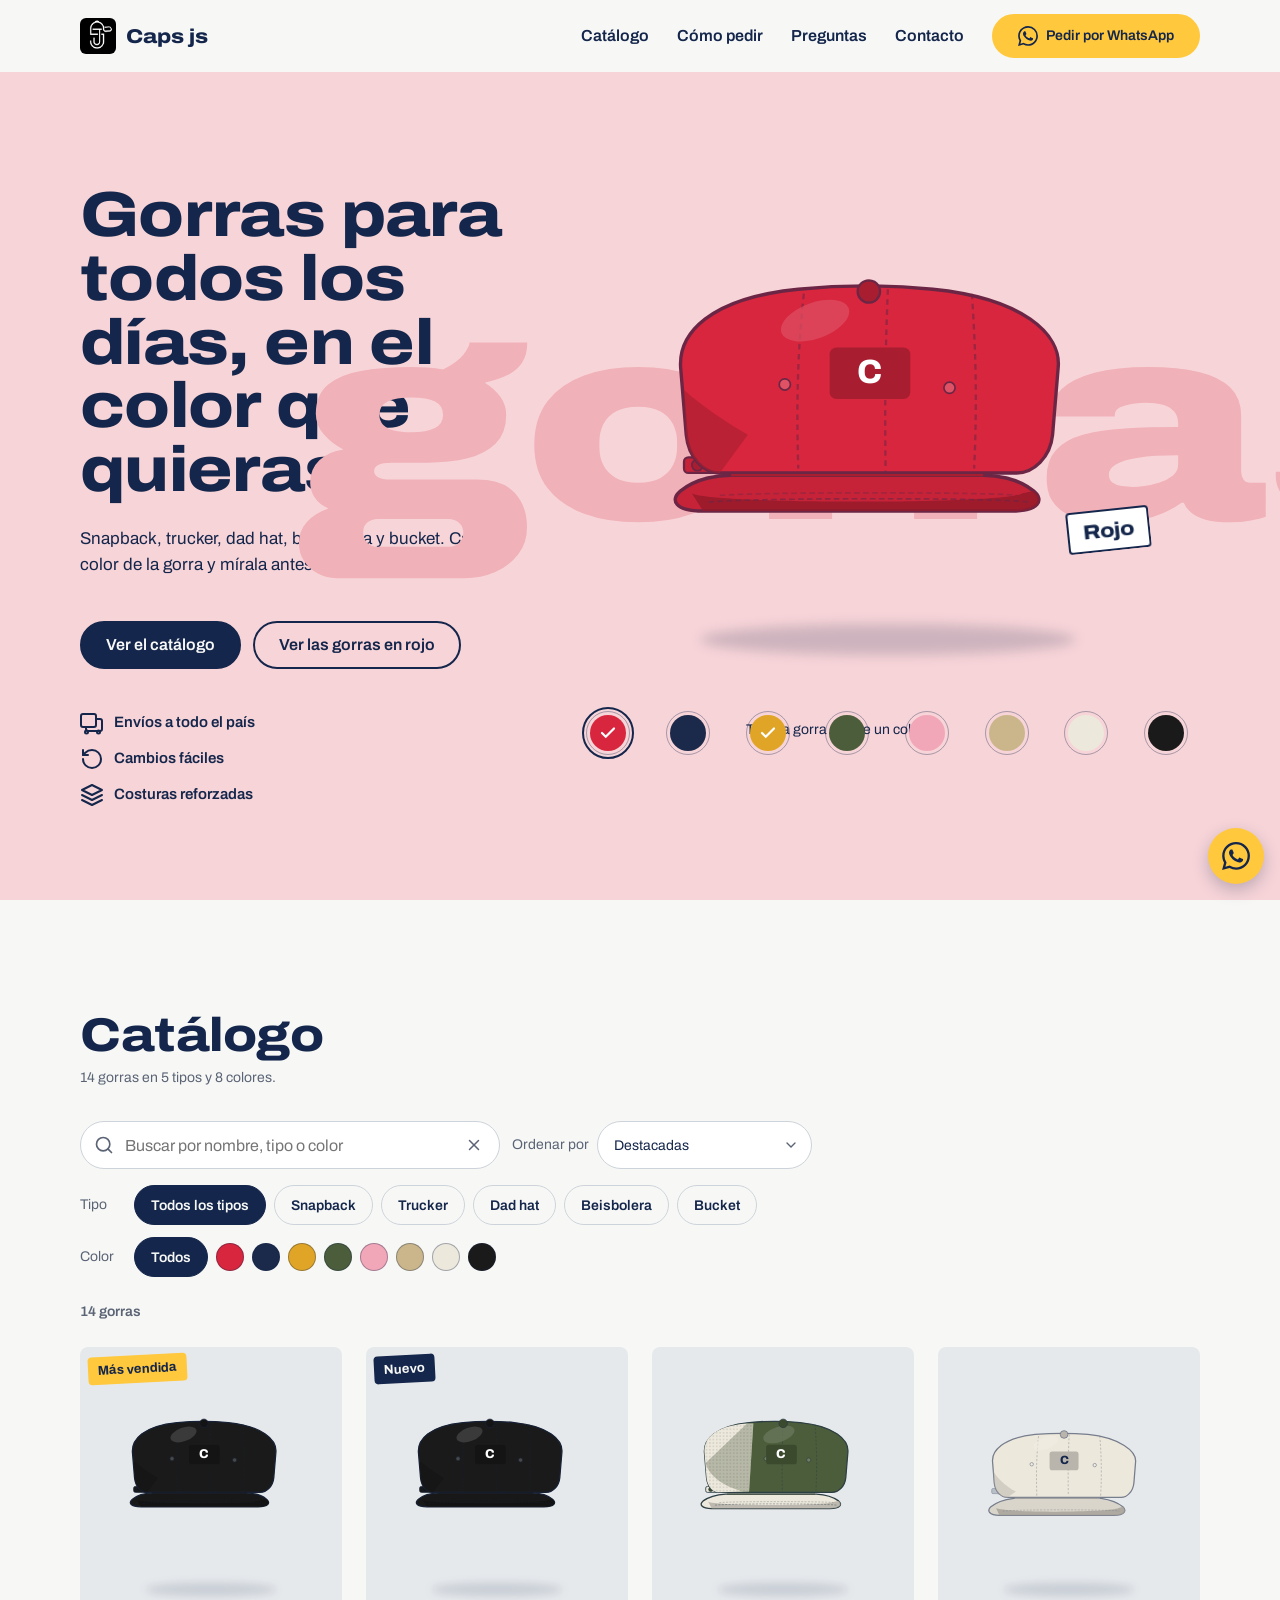
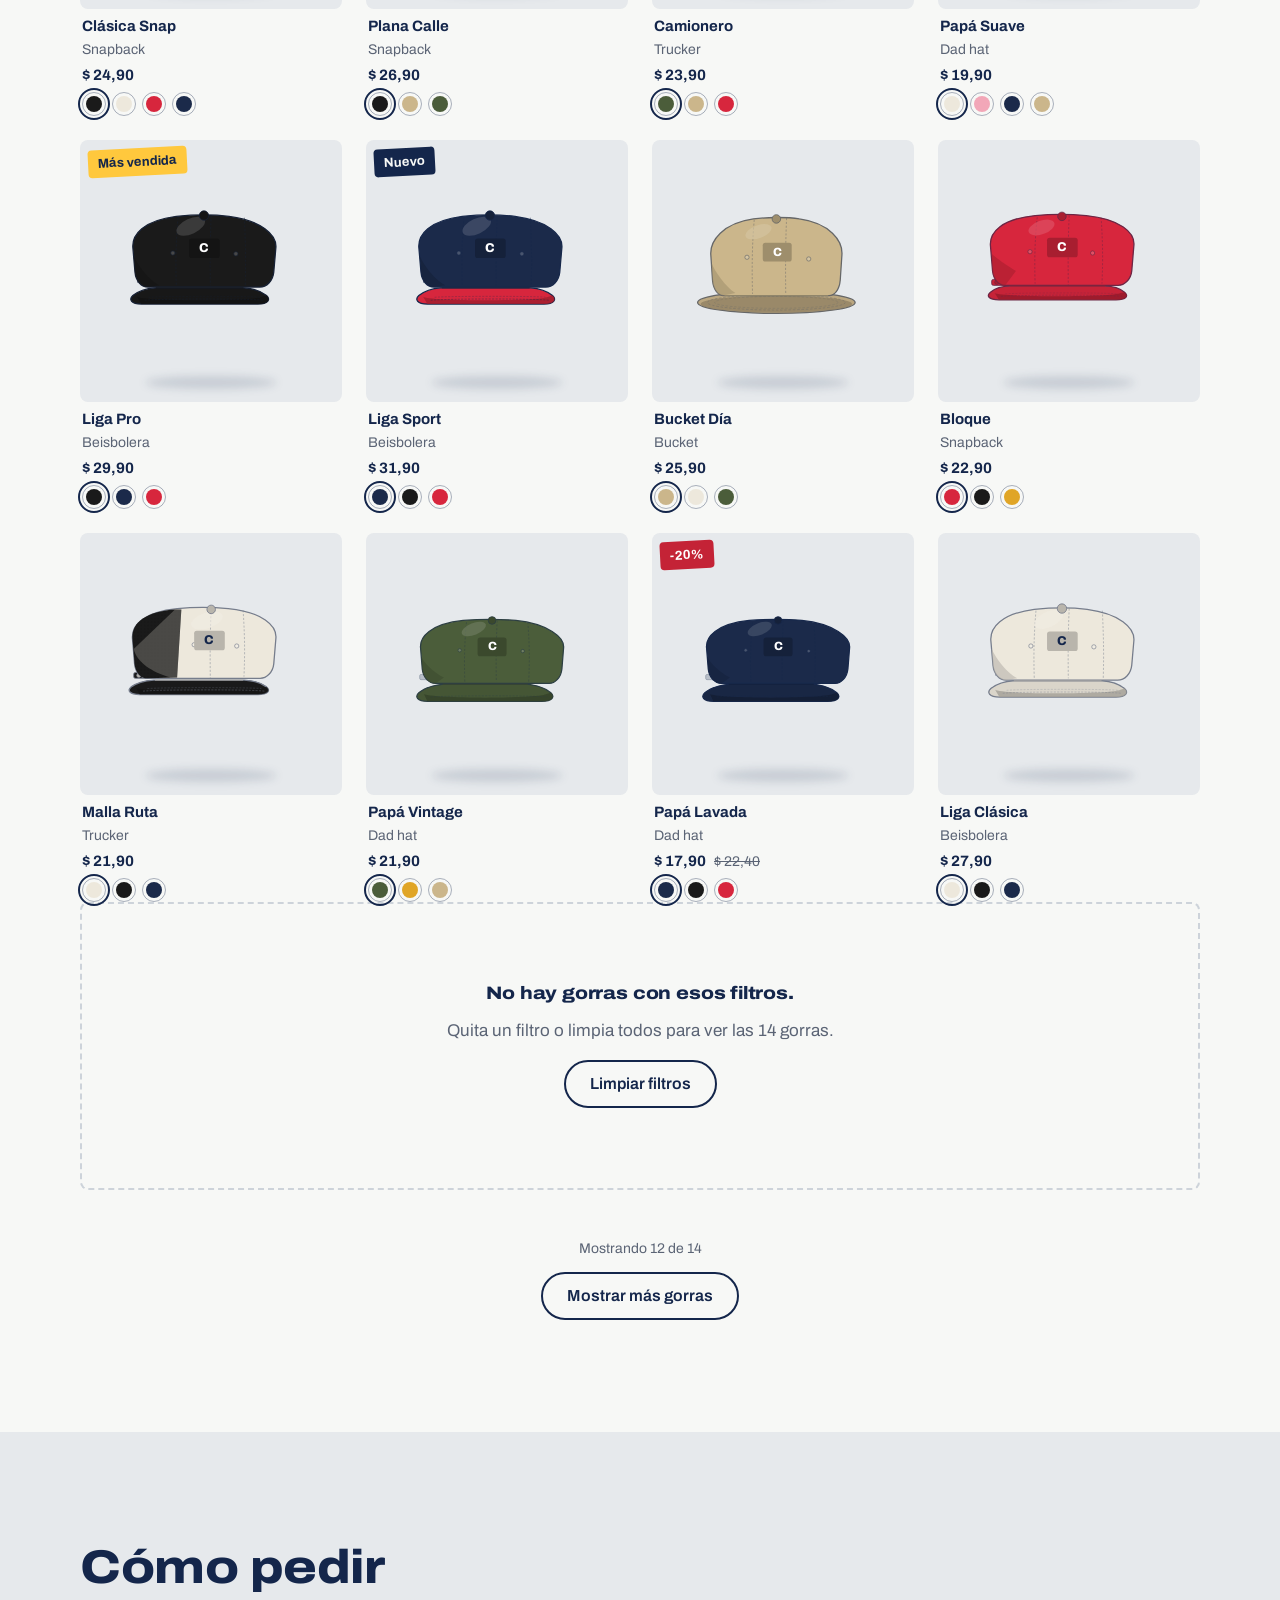
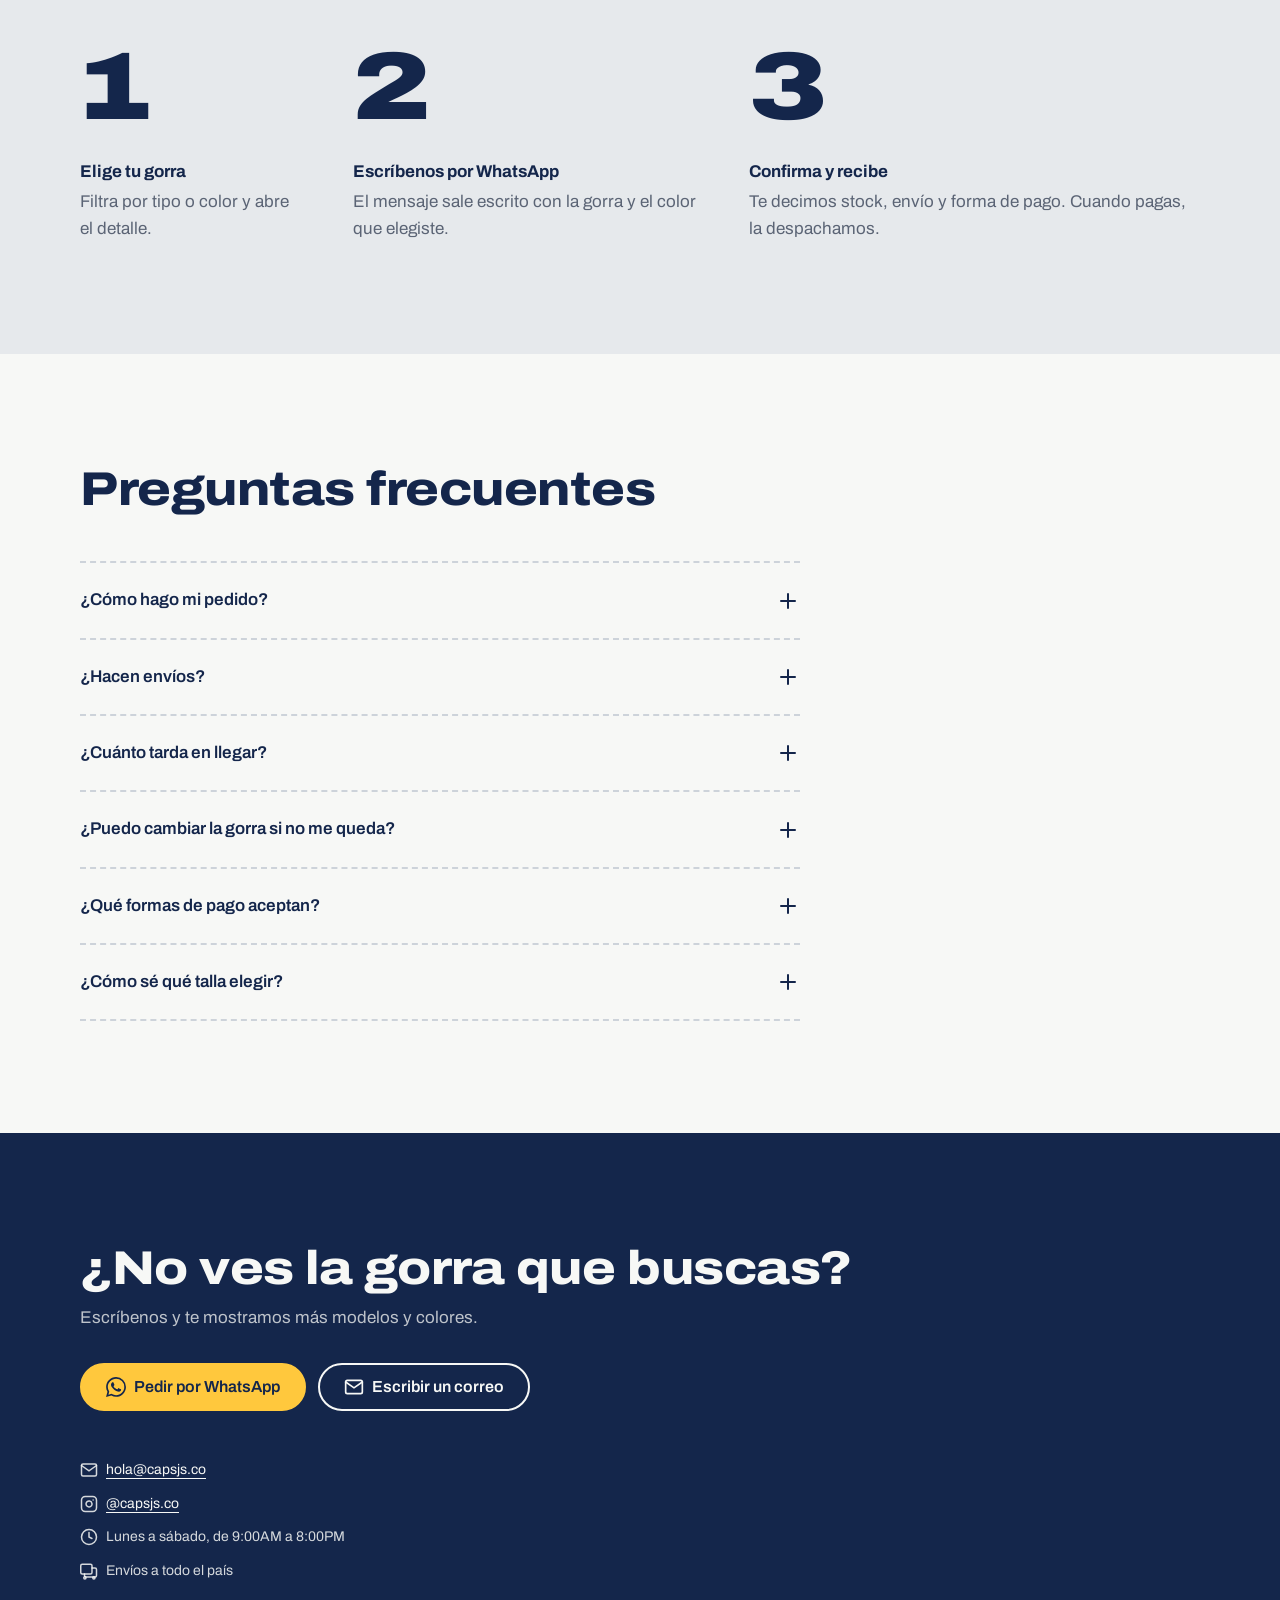
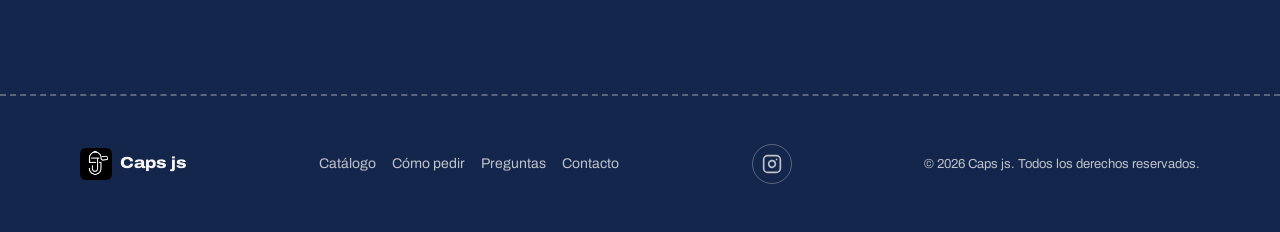
==== commit 466f352d: "Add files via upload" ====
--- a/CATALOGO GORRAS/index.html
+++ b/CATALOGO GORRAS/index.html
@@ -23,8 +23,9 @@
   <meta name="twitter:description" content="Catálogo de gorras snapback, trucker, dad hat, beisbolera y bucket. Elige tu color, mira el detalle y pide por WhatsApp.">
   <meta name="twitter:image" content="assets/og-image.png">
 
-  <!-- Favicon SVG -->
-  <link rel="icon" href="assets/favicon.svg" type="image/svg+xml">
+  <!-- Favicon: logo de la marca -->
+  <link rel="icon" href="assets/logo.jpg" type="image/jpeg">
+  <link rel="apple-touch-icon" href="assets/logo.jpg">
 
   <!-- Google Fonts: Archivo variable -->
   <link rel="preconnect" href="https://fonts.googleapis.com">
